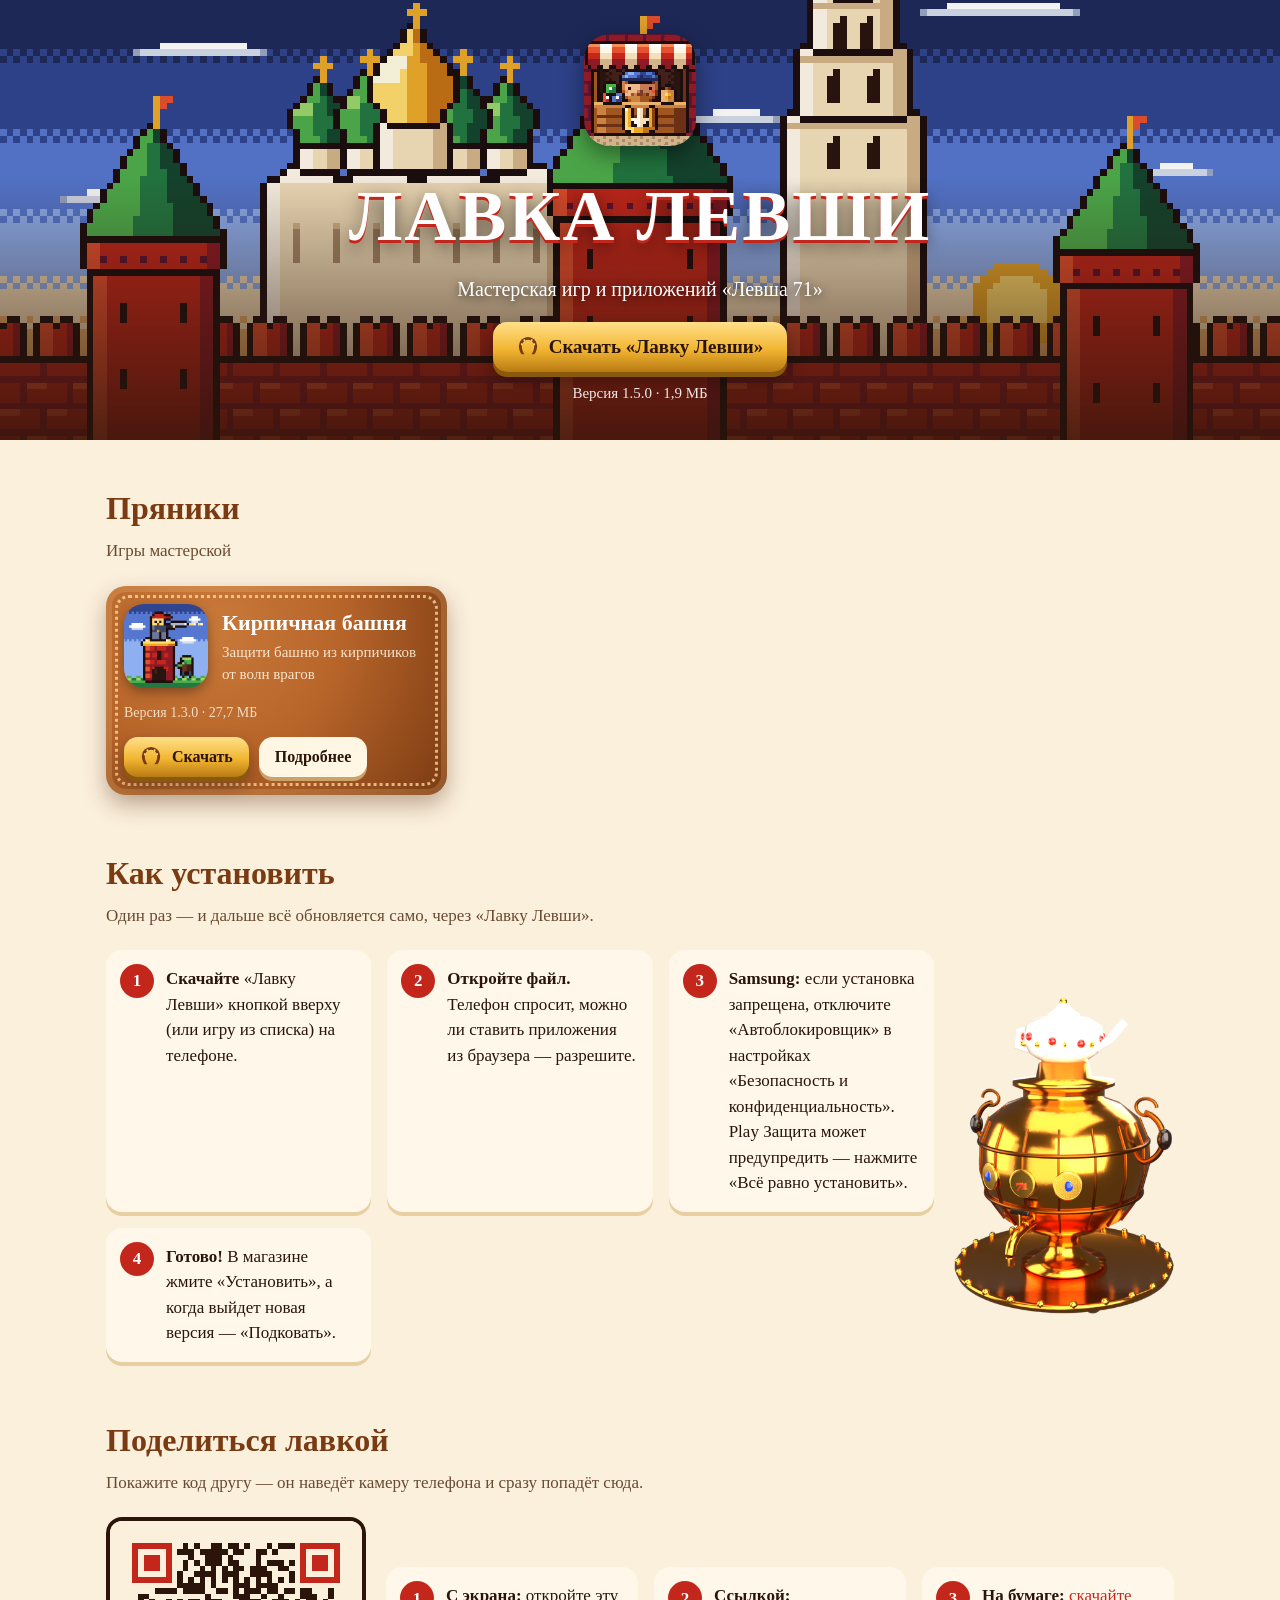
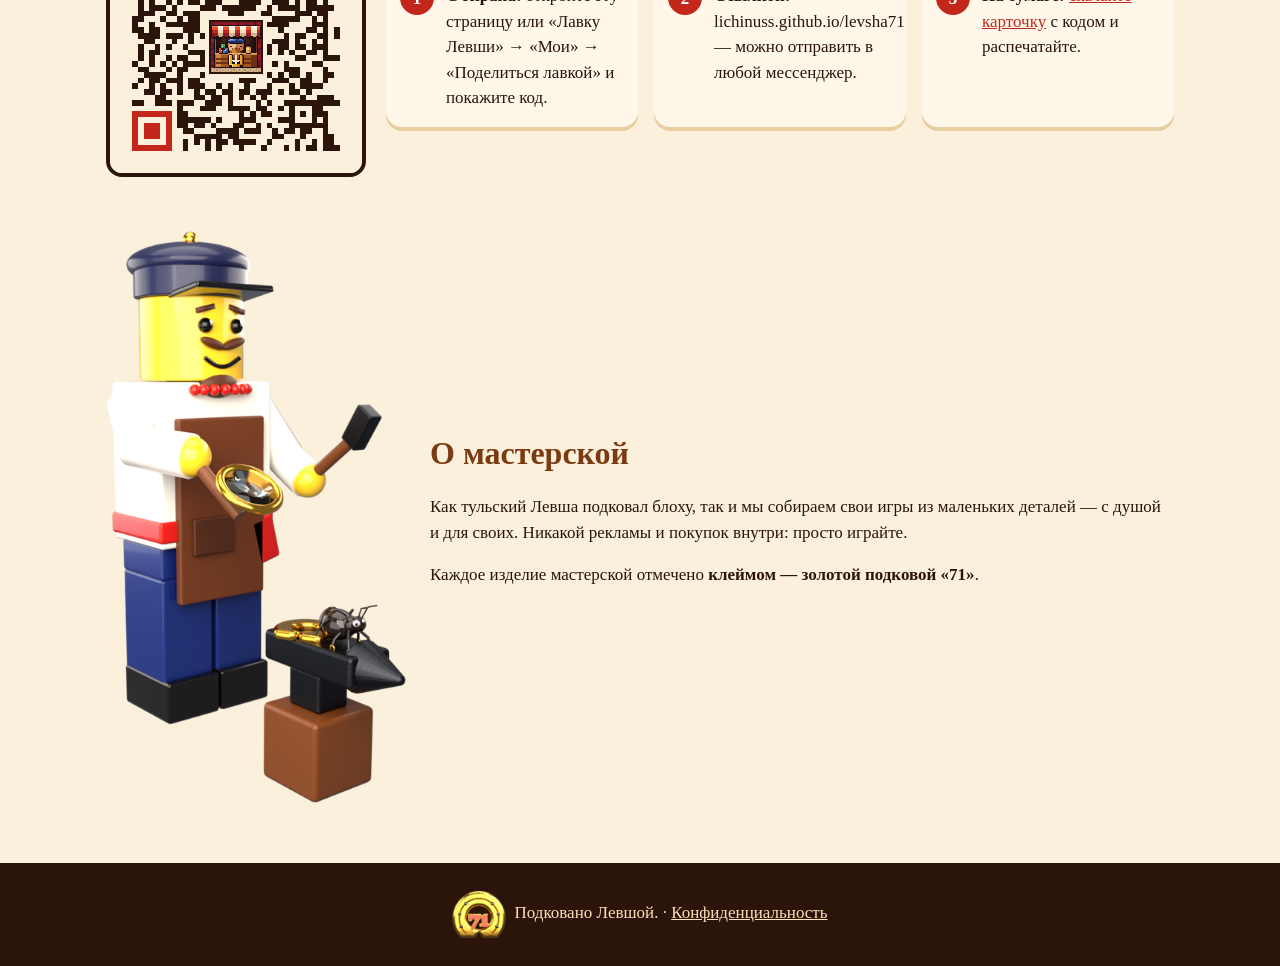
==== index.html @ f840e9b6 "Site: remove Tula wording; catalog gets public roadmap and English texts (ignored by older shop vers" ====
<!doctype html>
<html lang="ru">
<head>
<meta charset="utf-8">
<meta name="viewport" content="width=device-width, initial-scale=1">
<title>Лавка Левши — игры и приложения тульского мастера</title>
<meta name="description" content="Левша 71 — игры и приложения тульского мастера. Скачайте «Лавку Левши» и ставьте наши игры одним касанием.">
<link rel="icon" href="assets/store_icon_192.png">
<meta name="theme-color" content="#7a3a12">
<style>
  :root {
    --cream: #fbf0dc; --honey: #b8652a; --honey-d: #7a3a12; --choco: #2b140a;
    --gold: #f2b531; --gold-d: #b87a12; --brick: #c3271b; --ink: #2b140a;
  }
  * { box-sizing: border-box; }
  body { margin: 0; background: var(--cream); color: var(--ink);
         font: 17px/1.5 Georgia, "Times New Roman", serif; }
  a { color: var(--brick); }
  .wrap { max-width: 1100px; margin: 0 auto; padding: 0 16px; }

  /* Шапка: кремль и название */
  header { position: relative; color: #fff; text-align: center; overflow: hidden;
           background: #2f4590 url("assets/kremlin_px.png") center 30% / cover no-repeat; image-rendering: pixelated;
           min-height: 440px; display: flex; align-items: flex-end; }
  header::after { content: ""; position: absolute; inset: 0;
                  background: linear-gradient(to bottom, rgba(0,0,0,.05) 40%, rgba(43,20,10,.8)); }
  .hero { position: relative; z-index: 1; width: 100%; padding: 24px 16px 36px; }
  .hero img { width: 112px; height: 112px; border-radius: 26px; box-shadow: 0 8px 24px rgba(0,0,0,.45); }
  .hero h1 { font-size: clamp(40px, 8vw, 72px); margin: 8px 0 0; letter-spacing: 2px;
             text-shadow: 0 3px 0 var(--brick), 0 6px 18px rgba(0,0,0,.6); }
  .hero p { margin: 4px 0 18px; font-size: 20px; text-shadow: 0 2px 8px rgba(0,0,0,.7); }

  /* Золотые кнопки-подковы */
  .btn { display: inline-flex; align-items: center; gap: 10px; text-decoration: none; cursor: pointer;
         border: 0; border-radius: 14px; padding: 14px 24px; font: bold 19px Georgia, serif; color: var(--choco);
         background: linear-gradient(#ffe08a, var(--gold) 55%, var(--gold-d));
         box-shadow: 0 5px 0 #8a5a0c, 0 8px 18px rgba(0,0,0,.35); transition: transform .08s; }
  .btn:active { transform: translateY(3px); box-shadow: 0 2px 0 #8a5a0c; }
  .btn.small { padding: 9px 16px; font-size: 16px; }
  .btn.ghost { background: #fff6e4; box-shadow: 0 4px 0 #c9a46a; }
  .btn[disabled], .btn.off { filter: grayscale(.7); opacity: .75; cursor: default; }
  .shoe { width: 22px; height: 22px; flex: none; }
  .ver { display: block; margin-top: 10px; font-size: 15px; opacity: .9; }

  section { padding: 44px 0 10px; }
  h2 { font-size: 32px; margin: 0 0 6px; color: var(--honey-d); }
  .sub { margin: 0 0 22px; color: #6a4a32; }

  /* Карточки-пряники */
  .grid { display: grid; gap: 22px; grid-template-columns: repeat(auto-fill, minmax(300px, 1fr)); }
  .card { position: relative; border-radius: 20px; padding: 18px; color: #fff3df;
          background: radial-gradient(circle at 30% 20%, #c97a3a, var(--honey) 45%, var(--honey-d));
          box-shadow: inset 0 0 0 6px rgba(255,214,150,.18), 0 10px 22px rgba(80,35,8,.35); }
  .card::before { content: ""; position: absolute; inset: 9px; border-radius: 14px; pointer-events: none;
                  border: 3px dotted rgba(255,220,160,.75); }
  .card .top { display: flex; gap: 14px; align-items: center; }
  .card img.icon { width: 84px; height: 84px; border-radius: 20px; box-shadow: 0 4px 12px rgba(0,0,0,.35); }
  .card h3 { margin: 0; font-size: 22px; color: #fff; }
  .card .tag { margin: 2px 0 0; font-size: 15px; opacity: .9; }
  .card .meta { margin: 14px 0; font-size: 14px; opacity: .85; }
  .rating { display: inline-flex; align-items: center; gap: 4px; font-weight: 700; color: #ffd84a; }
  .rating .shoe { width: 15px; height: 15px; }
  .card .row { display: flex; gap: 10px; flex-wrap: wrap; position: relative; z-index: 1; }
  .badge { display: inline-block; padding: 2px 10px; border-radius: 99px; font-size: 13px;
           background: rgba(43,20,10,.35); }

  /* Как установить */
  .steps { display: grid; gap: 16px; grid-template-columns: repeat(auto-fit, minmax(230px, 1fr)); counter-reset: s; }
  .step { background: #fff8ea; border-radius: 16px; padding: 16px 16px 16px 60px; position: relative;
          box-shadow: 0 4px 0 #e8cfa2; }
  .step::before { counter-increment: s; content: counter(s); position: absolute; left: 14px; top: 14px;
                  width: 34px; height: 34px; border-radius: 50%; display: grid; place-items: center; font-weight: bold;
                  background: var(--brick); color: #fff; }
  .how { display: grid; grid-template-columns: 1fr 220px; gap: 20px; align-items: center; }
  .how img { width: 100%; }
  #share .how { grid-template-columns: 260px 1fr; }
  .how img.qr { image-rendering: pixelated; border-radius: 16px; border: 4px solid #2b140a; background: #fbf0dc; }

  /* О мастерской */
  .about { display: grid; grid-template-columns: 300px 1fr; gap: 24px; align-items: center; }
  .about img { width: 100%; }

  /* Окно приложения */
  dialog { border: 0; border-radius: 22px; padding: 0; max-width: 820px; width: calc(100% - 24px);
           background: var(--cream); box-shadow: 0 20px 60px rgba(0,0,0,.5); }
  dialog::backdrop { background: rgba(43,20,10,.6); }
  .dlg { padding: 22px; }
  .shots { display: flex; gap: 12px; overflow-x: auto; padding: 6px 0 12px; scroll-snap-type: x mandatory; }
  .shots img { height: 220px; border-radius: 12px; scroll-snap-align: start; box-shadow: 0 4px 12px rgba(0,0,0,.25); }

  footer { margin-top: 50px; padding: 28px 16px; text-align: center; color: #fbe2b8;
           background: var(--choco); }
  footer img { width: 54px; vertical-align: middle; margin-right: 8px; }

  @media (max-width: 720px) {
    header { min-height: 380px; }
    .how, .about { grid-template-columns: 1fr; }
    .how img { max-width: 180px; margin: 0 auto; }
    #share .how { grid-template-columns: 1fr; }
    .how img.qr { max-width: 260px; }
    .about img { max-width: 210px; margin: 0 auto; }
    .shots img { height: 170px; }
  }
</style>
</head>
<body>
<svg width="0" height="0" style="position:absolute">
  <symbol id="shoe" viewBox="0 0 24 24">
    <path d="M5 20c-1.5-2-3-5-3-9a10 10 0 0 1 20 0c0 4-1.5 7-3 9h-3.2c1.6-2.2 3-5 3-9a6.8 6.8 0 0 0-13.6 0c0 4 1.4 6.8 3 9z"
          fill="#7a3a12"/>
    <circle cx="5.2" cy="9" r="1" fill="#ffe08a"/><circle cx="18.8" cy="9" r="1" fill="#ffe08a"/>
    <circle cx="8" cy="4.6" r="1" fill="#ffe08a"/><circle cx="16" cy="4.6" r="1" fill="#ffe08a"/>
  </symbol>
</svg>

<header>
  <div class="hero">
    <img src="assets/store_icon_512.png" alt="Значок «Лавки Левши»">
    <h1>ЛАВКА ЛЕВШИ</h1>
    <p>Мастерская игр и приложений «Левша 71»</p>
    <a id="getStore" class="btn off" href="#how"><svg class="shoe"><use href="#shoe"/></svg>Магазин скоро будет</a>
    <span class="ver" id="storeVer">Пока можно скачать игры напрямую — ниже</span>
  </div>
</header>

<main class="wrap">
  <section id="apps">
    <div id="cats"></div>
  </section>

  <section id="how">
    <h2>Как установить</h2>
    <p class="sub">Один раз — и дальше всё обновляется само, через «Лавку Левши».</p>
    <div class="how">
      <div class="steps">
        <div class="step"><b>Скачайте</b> «Лавку Левши» кнопкой вверху (или игру из списка) на телефоне.</div>
        <div class="step"><b>Откройте файл.</b> Телефон спросит, можно ли ставить приложения из браузера — разрешите.</div>
        <div class="step"><b>Samsung:</b> если установка запрещена, отключите «Автоблокировщик» в настройках
          «Безопасность и конфиденциальность». Play Защита может предупредить — нажмите «Всё равно установить».</div>
        <div class="step"><b>Готово!</b> В магазине жмите «Установить», а когда выйдет новая версия — «Подковать».</div>
      </div>
      <img src="assets/samovar.png" alt="Самовар">
    </div>
  </section>

  <section id="share">
    <h2>Поделиться лавкой</h2>
    <p class="sub">Покажите код другу — он наведёт камеру телефона и сразу попадёт сюда.</p>
    <div class="how">
      <img src="assets/qr.png" alt="QR-код «Лавки Левши»" class="qr">
      <div class="steps">
        <div class="step"><b>С экрана:</b> откройте эту страницу или «Лавку Левши» → «Мои» → «Поделиться лавкой» и покажите код.</div>
        <div class="step"><b>Ссылкой:</b> lichinuss.github.io/levsha71 — можно отправить в любой мессенджер.</div>
        <div class="step"><b>На бумаге:</b> <a href="assets/qr_card.png" download>скачайте карточку</a> с кодом и распечатайте.</div>
      </div>
    </div>
  </section>

  <section id="about">
    <div class="about">
      <img src="assets/levsha.png" alt="Мастер Левша с лупой">
      <div>
        <h2>О мастерской</h2>
        <p>Как тульский Левша подковал блоху, так и мы собираем свои игры из маленьких деталей — с душой
          и для своих. Никакой рекламы и покупок внутри: просто играйте.</p>
        <p>Каждое изделие мастерской отмечено <b>клеймом — золотой подковой «71»</b>.</p>
      </div>
    </div>
  </section>
</main>

<dialog id="dlg"><div class="dlg" id="dlgBody"></div></dialog>

<footer>
  <img src="assets/stamp_256.png" alt="">Подковано Левшой. · <a href="privacy.html" style="color:inherit">Конфиденциальность</a>
</footer>

<script>
const fmtSize = b => b ? (b / 1048576).toFixed(1).replace(".", ",") + " МБ" : "";
const shoe = '<svg class="shoe"><use href="#shoe"/></svg>';
// Оценки игроков из «Лавки Левши» (открытое окошко сервера, ключ публичный)
const API = "https://rzrdanmylecmkafgekye.supabase.co/rest/v1/rpc/";
const API_KEY = "sb_publishable_ELCLv7tzPupTFN0b7DpcnQ_viX4aUMS";
let ratings = {};
const plural = (n, a, b, c) => n % 10 === 1 && n % 100 !== 11 ? a : (n % 10 >= 2 && n % 10 <= 4 && (n % 100 < 10 || n % 100 >= 20) ? b : c);
function ratingHtml(id) {
  const r = ratings[id];
  if (!r || !r.count) return "";
  return `<span class="rating">${shoe}${String(r.avg).replace(".", ",")}</span> · ${r.count} ${plural(r.count, "отзыв", "отзыва", "отзывов")}`;
}

function downloadButton(item, small) {
  if (!item.apk) return `<span class="btn ${small ? "small" : ""} off">${shoe}Скоро</span>`;
  return `<a class="btn ${small ? "small" : ""}" href="${item.apk}">${shoe}Скачать</a>`;
}

function openApp(app) {
  const shots = (app.screenshots || []).map(s => `<img src="${s}" alt="">`).join("");
  document.getElementById("dlgBody").innerHTML = `
    <div style="text-align:right;margin-bottom:10px"><button class="btn small ghost" onclick="dlg.close()">Закрыть</button></div>
    <div class="top" style="display:flex;gap:14px;align-items:center">
      <img src="${app.icon}" alt="" style="width:96px;height:96px;border-radius:22px">
      <div><h2 style="margin:0">${app.name}</h2><div class="sub" style="margin:0">${app.name_en || ""}</div>
        <div class="sub" style="margin:4px 0 0">${ratingHtml(app.id)}</div></div>
    </div>
    <div class="shots">${shots}</div>
    <p>${app.description || ""}</p>
    ${app.changelog ? `<h3>Что подковано в ${app.version_name}</h3><p>${app.changelog}</p>` : ""}
    <p>${downloadButton(app)} <span class="sub">${app.version_name ? "Версия " + app.version_name : ""}
       ${fmtSize(app.size)}</span></p>`;
  dlg.showModal();
}

fetch("catalog.json", {cache: "no-store"}).then(r => r.json()).then(cat => {
  const s = cat.store;
  if (s.apk) {
    const b = document.getElementById("getStore");
    b.classList.remove("off");
    b.href = s.apk;
    b.innerHTML = shoe + "Скачать «Лавку Левши»";
    document.getElementById("storeVer").textContent = `Версия ${s.version_name} · ${fmtSize(s.size)}`;
  }
  const box = document.getElementById("cats");
  for (const c of cat.categories) {
    const apps = cat.apps.filter(a => a.category === c.id);
    if (!apps.length) continue;
    const sec = document.createElement("div");
    sec.innerHTML = `<h2>${c.name}</h2><p class="sub">${c.subtitle}</p><div class="grid"></div>`;
    const grid = sec.querySelector(".grid");
    for (const a of apps) {
      const card = document.createElement("div");
      card.className = "card";
      card.dataset.app = a.id;
      card.innerHTML = `
        <div class="top"><img class="icon" src="${a.icon}" alt="">
          <div><h3>${a.name}</h3><p class="tag">${a.tagline}</p></div></div>
        <div class="meta">${a.version_name ? "Версия " + a.version_name + " · " + fmtSize(a.size)
                                           : '<span class="badge">Скоро в мастерской</span>'}
          <div class="stars"></div></div>
        <div class="row">${downloadButton(a, true)}
          <button class="btn small ghost">Подробнее</button></div>`;
      card.querySelector("button").onclick = () => openApp(a);
      grid.appendChild(card);
    }
    box.appendChild(sec);
  }
  // ссылка «Поделиться» из магазина: …/levsha71/#brick-tower сразу открывает карточку
  const shared = cat.apps.find(a => "#" + a.id === location.hash);
  if (shared) openApp(shared);
  // оценки подгружаем отдельно: нет связи с сервером — карточки всё равно на месте
  fetch(API + "review_summaries", {method: "POST", body: "{}",
      headers: {"apikey": API_KEY, "Content-Type": "application/json"}})
    .then(r => r.ok ? r.json() : [])
    .then(list => {
      for (const r of list) ratings[r.app_id] = {count: r.count, avg: r.avg};
      for (const card of document.querySelectorAll(".card[data-app]")) {
        const html = ratingHtml(card.dataset.app);
        if (html) card.querySelector(".stars").innerHTML = html;
      }
    }).catch(() => {});
});
</script>
</body>
</html>
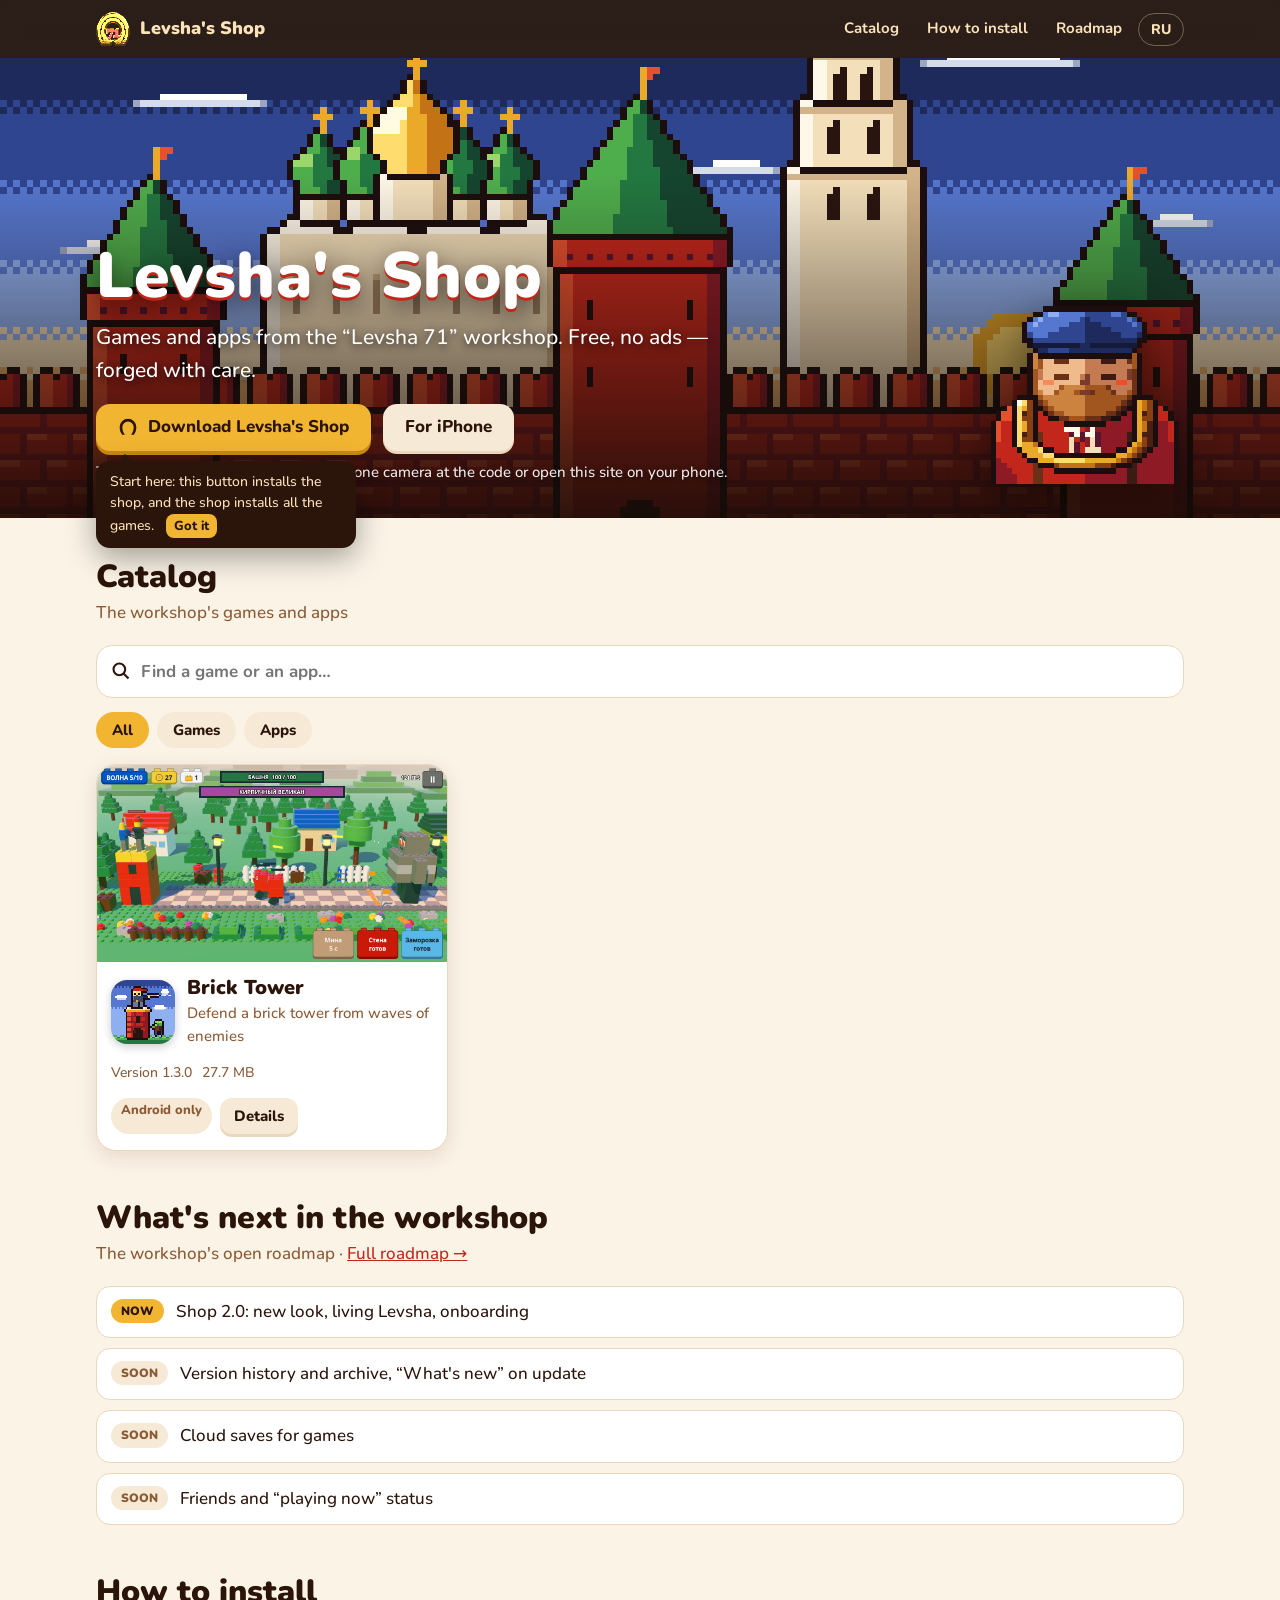
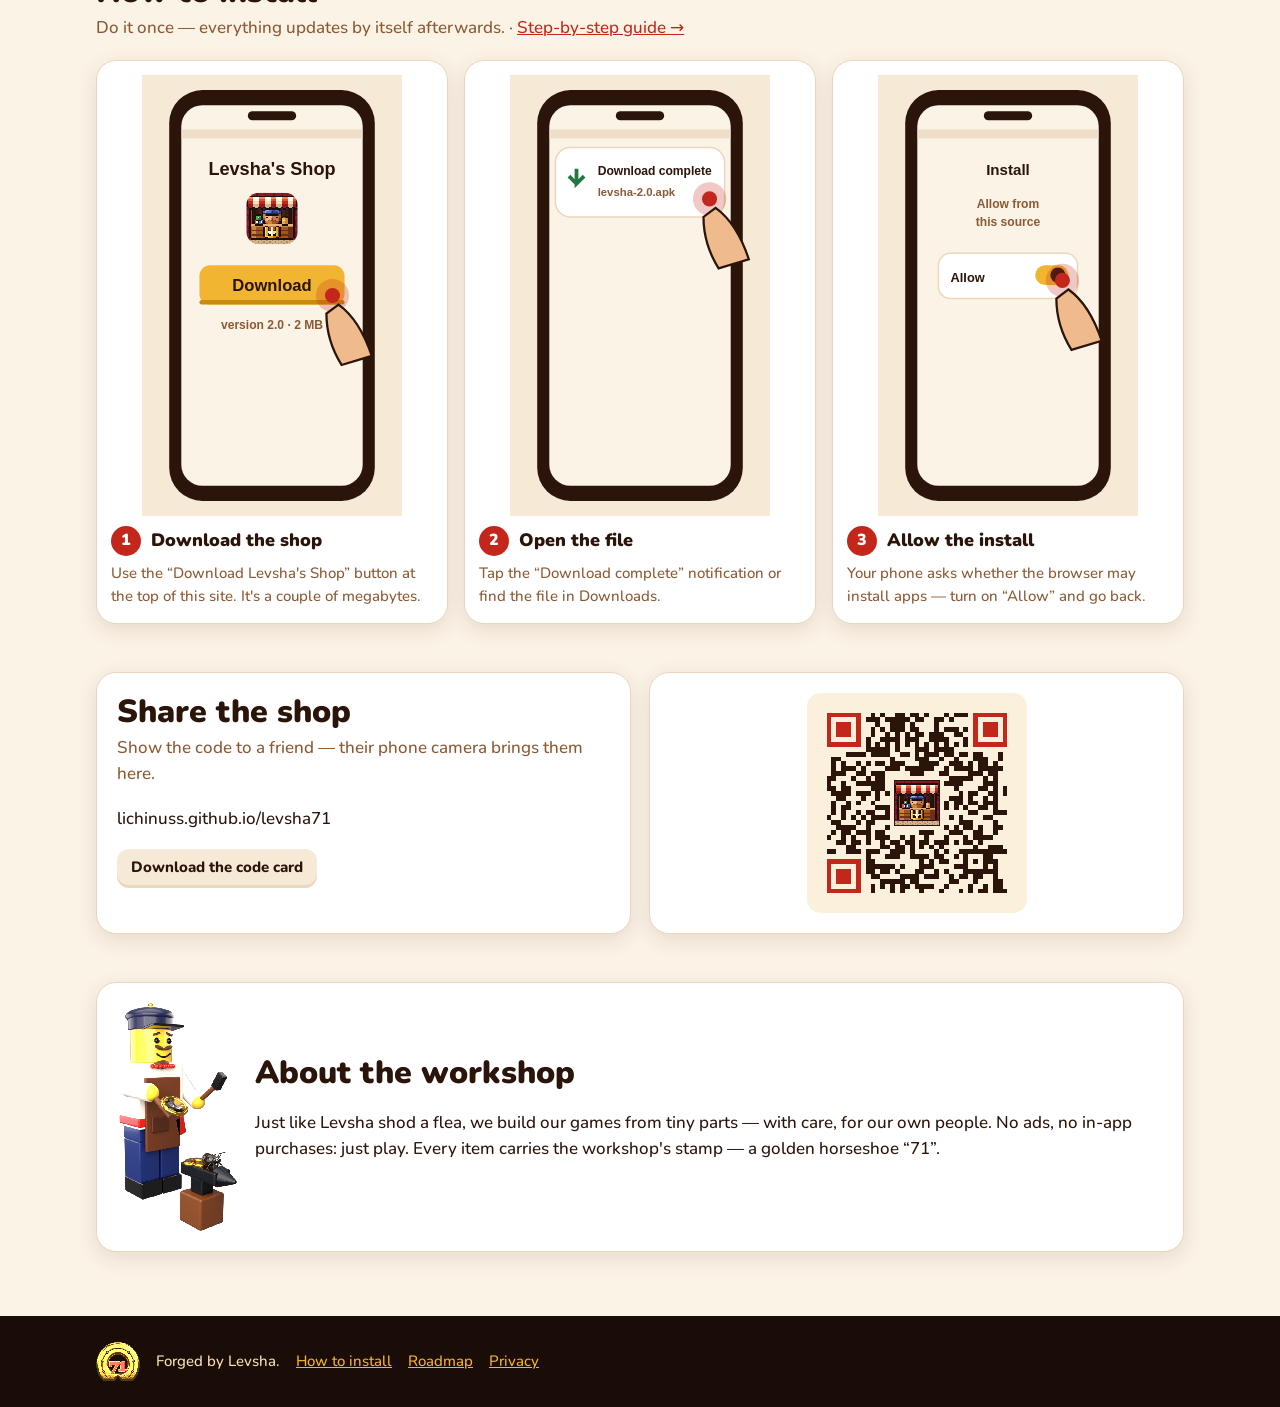
==== commit 9897c4be: "Site redesign: pages (catalog, app with full history, install guide with drawings, roadmap, group in" ====
--- a/index.html
+++ b/index.html
@@ -2,262 +2,185 @@
 <html lang="ru">
 <head>
 <meta charset="utf-8">
-<meta name="viewport" content="width=device-width, initial-scale=1">
-<title>Лавка Левши — игры и приложения тульского мастера</title>
-<meta name="description" content="Левша 71 — игры и приложения тульского мастера. Скачайте «Лавку Левши» и ставьте наши игры одним касанием.">
+<meta name="viewport" content="width=device-width, initial-scale=1, viewport-fit=cover">
+<title>Лавка Левши — игры и приложения мастерской «Левша 71»</title>
+<meta name="description" content="Игры и приложения мастерской «Левша 71». Скачайте «Лавку Левши» на Android или откройте её на iPhone — бесплатно и без рекламы.">
+<meta name="theme-color" content="#1A0D07">
+<link rel="manifest" href="manifest.webmanifest">
 <link rel="icon" href="assets/store_icon_192.png">
-<meta name="theme-color" content="#7a3a12">
-<style>
-  :root {
-    --cream: #fbf0dc; --honey: #b8652a; --honey-d: #7a3a12; --choco: #2b140a;
-    --gold: #f2b531; --gold-d: #b87a12; --brick: #c3271b; --ink: #2b140a;
-  }
-  * { box-sizing: border-box; }
-  body { margin: 0; background: var(--cream); color: var(--ink);
-         font: 17px/1.5 Georgia, "Times New Roman", serif; }
-  a { color: var(--brick); }
-  .wrap { max-width: 1100px; margin: 0 auto; padding: 0 16px; }
-
-  /* Шапка: кремль и название */
-  header { position: relative; color: #fff; text-align: center; overflow: hidden;
-           background: #2f4590 url("assets/kremlin_px.png") center 30% / cover no-repeat; image-rendering: pixelated;
-           min-height: 440px; display: flex; align-items: flex-end; }
-  header::after { content: ""; position: absolute; inset: 0;
-                  background: linear-gradient(to bottom, rgba(0,0,0,.05) 40%, rgba(43,20,10,.8)); }
-  .hero { position: relative; z-index: 1; width: 100%; padding: 24px 16px 36px; }
-  .hero img { width: 112px; height: 112px; border-radius: 26px; box-shadow: 0 8px 24px rgba(0,0,0,.45); }
-  .hero h1 { font-size: clamp(40px, 8vw, 72px); margin: 8px 0 0; letter-spacing: 2px;
-             text-shadow: 0 3px 0 var(--brick), 0 6px 18px rgba(0,0,0,.6); }
-  .hero p { margin: 4px 0 18px; font-size: 20px; text-shadow: 0 2px 8px rgba(0,0,0,.7); }
-
-  /* Золотые кнопки-подковы */
-  .btn { display: inline-flex; align-items: center; gap: 10px; text-decoration: none; cursor: pointer;
-         border: 0; border-radius: 14px; padding: 14px 24px; font: bold 19px Georgia, serif; color: var(--choco);
-         background: linear-gradient(#ffe08a, var(--gold) 55%, var(--gold-d));
-         box-shadow: 0 5px 0 #8a5a0c, 0 8px 18px rgba(0,0,0,.35); transition: transform .08s; }
-  .btn:active { transform: translateY(3px); box-shadow: 0 2px 0 #8a5a0c; }
-  .btn.small { padding: 9px 16px; font-size: 16px; }
-  .btn.ghost { background: #fff6e4; box-shadow: 0 4px 0 #c9a46a; }
-  .btn[disabled], .btn.off { filter: grayscale(.7); opacity: .75; cursor: default; }
-  .shoe { width: 22px; height: 22px; flex: none; }
-  .ver { display: block; margin-top: 10px; font-size: 15px; opacity: .9; }
-
-  section { padding: 44px 0 10px; }
-  h2 { font-size: 32px; margin: 0 0 6px; color: var(--honey-d); }
-  .sub { margin: 0 0 22px; color: #6a4a32; }
-
-  /* Карточки-пряники */
-  .grid { display: grid; gap: 22px; grid-template-columns: repeat(auto-fill, minmax(300px, 1fr)); }
-  .card { position: relative; border-radius: 20px; padding: 18px; color: #fff3df;
-          background: radial-gradient(circle at 30% 20%, #c97a3a, var(--honey) 45%, var(--honey-d));
-          box-shadow: inset 0 0 0 6px rgba(255,214,150,.18), 0 10px 22px rgba(80,35,8,.35); }
-  .card::before { content: ""; position: absolute; inset: 9px; border-radius: 14px; pointer-events: none;
-                  border: 3px dotted rgba(255,220,160,.75); }
-  .card .top { display: flex; gap: 14px; align-items: center; }
-  .card img.icon { width: 84px; height: 84px; border-radius: 20px; box-shadow: 0 4px 12px rgba(0,0,0,.35); }
-  .card h3 { margin: 0; font-size: 22px; color: #fff; }
-  .card .tag { margin: 2px 0 0; font-size: 15px; opacity: .9; }
-  .card .meta { margin: 14px 0; font-size: 14px; opacity: .85; }
-  .rating { display: inline-flex; align-items: center; gap: 4px; font-weight: 700; color: #ffd84a; }
-  .rating .shoe { width: 15px; height: 15px; }
-  .card .row { display: flex; gap: 10px; flex-wrap: wrap; position: relative; z-index: 1; }
-  .badge { display: inline-block; padding: 2px 10px; border-radius: 99px; font-size: 13px;
-           background: rgba(43,20,10,.35); }
-
-  /* Как установить */
-  .steps { display: grid; gap: 16px; grid-template-columns: repeat(auto-fit, minmax(230px, 1fr)); counter-reset: s; }
-  .step { background: #fff8ea; border-radius: 16px; padding: 16px 16px 16px 60px; position: relative;
-          box-shadow: 0 4px 0 #e8cfa2; }
-  .step::before { counter-increment: s; content: counter(s); position: absolute; left: 14px; top: 14px;
-                  width: 34px; height: 34px; border-radius: 50%; display: grid; place-items: center; font-weight: bold;
-                  background: var(--brick); color: #fff; }
-  .how { display: grid; grid-template-columns: 1fr 220px; gap: 20px; align-items: center; }
-  .how img { width: 100%; }
-  #share .how { grid-template-columns: 260px 1fr; }
-  .how img.qr { image-rendering: pixelated; border-radius: 16px; border: 4px solid #2b140a; background: #fbf0dc; }
-
-  /* О мастерской */
-  .about { display: grid; grid-template-columns: 300px 1fr; gap: 24px; align-items: center; }
-  .about img { width: 100%; }
-
-  /* Окно приложения */
-  dialog { border: 0; border-radius: 22px; padding: 0; max-width: 820px; width: calc(100% - 24px);
-           background: var(--cream); box-shadow: 0 20px 60px rgba(0,0,0,.5); }
-  dialog::backdrop { background: rgba(43,20,10,.6); }
-  .dlg { padding: 22px; }
-  .shots { display: flex; gap: 12px; overflow-x: auto; padding: 6px 0 12px; scroll-snap-type: x mandatory; }
-  .shots img { height: 220px; border-radius: 12px; scroll-snap-align: start; box-shadow: 0 4px 12px rgba(0,0,0,.25); }
-
-  footer { margin-top: 50px; padding: 28px 16px; text-align: center; color: #fbe2b8;
-           background: var(--choco); }
-  footer img { width: 54px; vertical-align: middle; margin-right: 8px; }
-
-  @media (max-width: 720px) {
-    header { min-height: 380px; }
-    .how, .about { grid-template-columns: 1fr; }
-    .how img { max-width: 180px; margin: 0 auto; }
-    #share .how { grid-template-columns: 1fr; }
-    .how img.qr { max-width: 260px; }
-    .about img { max-width: 210px; margin: 0 auto; }
-    .shots img { height: 170px; }
-  }
-</style>
+<link rel="apple-touch-icon" href="assets/apple-touch-icon.png">
+<meta name="apple-mobile-web-app-capable" content="yes">
+<meta name="mobile-web-app-capable" content="yes">
+<meta name="apple-mobile-web-app-status-bar-style" content="black-translucent">
+<meta name="apple-mobile-web-app-title" content="Лавка Левши">
+<meta property="og:title" content="Лавка Левши">
+<meta property="og:description" content="Игры и приложения мастерской «Левша 71»">
+<meta property="og:image" content="assets/store_icon_512.png">
+<link rel="stylesheet" href="assets/site.css">
 </head>
 <body>
-<svg width="0" height="0" style="position:absolute">
-  <symbol id="shoe" viewBox="0 0 24 24">
-    <path d="M5 20c-1.5-2-3-5-3-9a10 10 0 0 1 20 0c0 4-1.5 7-3 9h-3.2c1.6-2.2 3-5 3-9a6.8 6.8 0 0 0-13.6 0c0 4 1.4 6.8 3 9z"
-          fill="#7a3a12"/>
-    <circle cx="5.2" cy="9" r="1" fill="#ffe08a"/><circle cx="18.8" cy="9" r="1" fill="#ffe08a"/>
-    <circle cx="8" cy="4.6" r="1" fill="#ffe08a"/><circle cx="16" cy="4.6" r="1" fill="#ffe08a"/>
-  </symbol>
-</svg>
+<header class="top"><div class="wrap">
+  <a class="brand" href="./"><img class="px" src="assets/stamp_256.png" alt=""><span data-i18n="brand">Лавка Левши</span></a>
+  <nav class="nav">
+    <a href="#catalog" data-i18n="nav_catalog">Каталог</a>
+    <a class="opt" href="install.html" data-i18n="nav_install">Как установить</a>
+    <a class="opt" href="roadmap.html" data-i18n="nav_road">Планы</a>
+    <button class="lang" id="lang" aria-label="Language">EN</button>
+  </nav>
+</div></header>
 
-<header>
-  <div class="hero">
-    <img src="assets/store_icon_512.png" alt="Значок «Лавки Левши»">
-    <h1>ЛАВКА ЛЕВШИ</h1>
-    <p>Мастерская игр и приложений «Левша 71»</p>
-    <a id="getStore" class="btn off" href="#how"><svg class="shoe"><use href="#shoe"/></svg>Магазин скоро будет</a>
-    <span class="ver" id="storeVer">Пока можно скачать игры напрямую — ниже</span>
+<div class="hero"><div class="wrap">
+  <div>
+    <h1 data-i18n="brand">Лавка Левши</h1>
+    <p data-i18n="hero_sub">Игры и приложения мастерской «Левша 71». Бесплатно, без рекламы — подковано с душой.</p>
+    <div class="cta" id="cta"></div>
+    <div class="note" id="ctaNote"></div>
+    <div class="live" id="live" hidden><i></i><span></span></div>
   </div>
-</header>
+  <img class="mascot" id="mascot" src="assets/mascot_idle.png" alt="Мастер Левша">
+</div></div>
 
 <main class="wrap">
-  <section id="apps">
-    <div id="cats"></div>
+  <section id="catalog">
+    <h2 data-i18n="cat_title">Каталог</h2>
+    <p class="sub" data-i18n="cat_sub">Игры и приложения мастерской</p>
+    <label class="search"><span class="sr" data-i18n="search">Поиск</span>
+      <svg width="20" height="20" viewBox="0 0 24 24" aria-hidden="true"><circle cx="10" cy="10" r="7" stroke="currentColor" stroke-width="2.5" fill="none"/><path d="M15 15l6 6" stroke="currentColor" stroke-width="2.5"/></svg>
+      <input id="q" type="search" data-i18n-ph="search" placeholder="Найти игру или приложение…" autocomplete="off">
+    </label>
+    <div class="chips" role="group" style="margin-bottom:16px">
+      <button class="chip" data-kind="all" aria-pressed="true" data-i18n="all">Все</button>
+      <button class="chip" data-kind="games" aria-pressed="false" data-i18n="games">Игры</button>
+      <button class="chip" data-kind="tools" aria-pressed="false" data-i18n="tools">Приложения</button>
+    </div>
+    <div class="grid" id="grid"></div>
+    <p class="empty" id="empty" hidden data-i18n="nothing">Ничего не нашлось</p>
+  </section>
+
+  <section id="road">
+    <h2 data-i18n="road_title">Что мастер делает дальше</h2>
+    <p class="sub"><span data-i18n="road_sub">Открытые планы мастерской</span> · <a href="roadmap.html" data-i18n="road_all">Все планы →</a></p>
+    <ul class="road" id="roadList"></ul>
   </section>
 
   <section id="how">
-    <h2>Как установить</h2>
-    <p class="sub">Один раз — и дальше всё обновляется само, через «Лавку Левши».</p>
-    <div class="how">
-      <div class="steps">
-        <div class="step"><b>Скачайте</b> «Лавку Левши» кнопкой вверху (или игру из списка) на телефоне.</div>
-        <div class="step"><b>Откройте файл.</b> Телефон спросит, можно ли ставить приложения из браузера — разрешите.</div>
-        <div class="step"><b>Samsung:</b> если установка запрещена, отключите «Автоблокировщик» в настройках
-          «Безопасность и конфиденциальность». Play Защита может предупредить — нажмите «Всё равно установить».</div>
-        <div class="step"><b>Готово!</b> В магазине жмите «Установить», а когда выйдет новая версия — «Подковать».</div>
-      </div>
-      <img src="assets/samovar.png" alt="Самовар">
-    </div>
+    <h2 data-i18n="how_title">Как установить</h2>
+    <p class="sub"><span data-i18n="how_sub">Один раз — и дальше всё обновляется само.</span> · <a href="install.html" data-i18n="how_all">Подробная инструкция →</a></p>
+    <div class="steps" id="howSteps"></div>
   </section>
 
   <section id="share">
-    <h2>Поделиться лавкой</h2>
-    <p class="sub">Покажите код другу — он наведёт камеру телефона и сразу попадёт сюда.</p>
-    <div class="how">
-      <img src="assets/qr.png" alt="QR-код «Лавки Левши»" class="qr">
-      <div class="steps">
-        <div class="step"><b>С экрана:</b> откройте эту страницу или «Лавку Левши» → «Мои» → «Поделиться лавкой» и покажите код.</div>
-        <div class="step"><b>Ссылкой:</b> lichinuss.github.io/levsha71 — можно отправить в любой мессенджер.</div>
-        <div class="step"><b>На бумаге:</b> <a href="assets/qr_card.png" download>скачайте карточку</a> с кодом и распечатайте.</div>
+    <div class="two">
+      <div class="panel">
+        <h2 data-i18n="share_title">Поделиться лавкой</h2>
+        <p class="sub" data-i18n="share_sub">Покажите код другу — он наведёт камеру телефона и попадёт сюда.</p>
+        <p>lichinuss.github.io/levsha71</p>
+        <a class="btn ghost small" href="assets/qr_card.png" download data-i18n="share_card">Скачать карточку с кодом</a>
       </div>
+      <div class="panel" style="display:grid;place-items:center"><img class="px" src="assets/qr.png" alt="QR" style="width:220px;border-radius:14px"></div>
     </div>
   </section>
 
   <section id="about">
-    <div class="about">
-      <img src="assets/levsha.png" alt="Мастер Левша с лупой">
-      <div>
-        <h2>О мастерской</h2>
-        <p>Как тульский Левша подковал блоху, так и мы собираем свои игры из маленьких деталей — с душой
-          и для своих. Никакой рекламы и покупок внутри: просто играйте.</p>
-        <p>Каждое изделие мастерской отмечено <b>клеймом — золотой подковой «71»</b>.</p>
-      </div>
+    <div class="panel" style="display:grid;grid-template-columns:120px 1fr;gap:18px;align-items:center">
+      <img class="px" src="assets/levsha.png" alt="Левша с лупой" style="width:120px">
+      <div><h2 data-i18n="about_title">О мастерской</h2><p data-i18n="about_text"></p></div>
     </div>
   </section>
 </main>
 
-<dialog id="dlg"><div class="dlg" id="dlgBody"></div></dialog>
+<footer><div class="wrap">
+  <img class="px" src="assets/stamp_256.png" alt="">
+  <span data-i18n="footer">Подковано Левшой.</span>
+  <a href="install.html" data-i18n="nav_install">Как установить</a>
+  <a href="roadmap.html" data-i18n="nav_road">Планы</a>
+  <a href="privacy.html" data-i18n="nav_privacy">Конфиденциальность</a>
+</div></footer>
 
-<footer>
-  <img src="assets/stamp_256.png" alt="">Подковано Левшой. · <a href="privacy.html" style="color:inherit">Конфиденциальность</a>
-</footer>
+<script src="assets/site.js"></script>
+<script src="assets/install-steps.js"></script>
+<script>
+"use strict";
+let kind = "all", ratings = {};
+const $ = id => document.getElementById(id);
 
-<script>
-const fmtSize = b => b ? (b / 1048576).toFixed(1).replace(".", ",") + " МБ" : "";
-const shoe = '<svg class="shoe"><use href="#shoe"/></svg>';
-// Оценки игроков из «Лавки Левши» (открытое окошко сервера, ключ публичный)
-const API = "https://rzrdanmylecmkafgekye.supabase.co/rest/v1/rpc/";
-const API_KEY = "sb_publishable_ELCLv7tzPupTFN0b7DpcnQ_viX4aUMS";
-let ratings = {};
-const plural = (n, a, b, c) => n % 10 === 1 && n % 100 !== 11 ? a : (n % 10 >= 2 && n % 10 <= 4 && (n % 100 < 10 || n % 100 >= 20) ? b : c);
-function ratingHtml(id) {
-  const r = ratings[id];
-  if (!r || !r.count) return "";
-  return `<span class="rating">${shoe}${String(r.avg).replace(".", ",")}</span> · ${r.count} ${plural(r.count, "отзыв", "отзыва", "отзывов")}`;
+function renderCta() {
+  const c = Lavka.catalog, s = c && c.store, p = Lavka.platform(), cta = $("cta"), note = $("ctaNote");
+  const web = c && c.apps.find(a => a.web);
+  const apkBtn = s && s.apk ? `<a class="btn" id="getBtn" href="${s.apk}">${Lavka.shoe}${Lavka.t("get_android")}</a>` : "";
+  if (p === "ios") {
+    cta.innerHTML = `<a class="btn" id="getBtn" href="install.html#iphone">${Lavka.t("get_ios")}</a>` +
+      (web ? `<a class="btn ghost" href="${web.web}">${Lavka.t("play_web")}</a>` : "");
+    note.textContent = Lavka.t("ios_note");
+  } else if (p === "android") {
+    cta.innerHTML = apkBtn + `<a class="btn ghost" href="install.html">${Lavka.t("how_link")}</a>`;
+    note.textContent = s ? Lavka.t("store_ver", { v: s.version_name, s: Lavka.fmtSize(s.size) }) : "";
+  } else {
+    cta.innerHTML = (apkBtn || "") + `<a class="btn ghost" href="install.html#iphone">${Lavka.t("for_iphone")}</a>` +
+      (web ? `<a class="btn ghost" href="${web.web}">${Lavka.t("play_web")}</a>` : "");
+    note.textContent = Lavka.t("desktop_note");
+  }
 }
 
-function downloadButton(item, small) {
-  if (!item.apk) return `<span class="btn ${small ? "small" : ""} off">${shoe}Скоро</span>`;
-  return `<a class="btn ${small ? "small" : ""}" href="${item.apk}">${shoe}Скачать</a>`;
+function renderGrid() {
+  const c = Lavka.catalog; if (!c) return;
+  const q = $("q").value.trim().toLowerCase();
+  const list = c.apps.filter(a => (kind === "all" || (kind === "games") === (a.category === "games")) &&
+    (!q || [a.name, a.name_en, a.tagline, a.tagline_en, a.description, a.description_en].some(x => (x || "").toLowerCase().includes(q))));
+  $("grid").innerHTML = list.map(a => `
+    <article class="card">
+      <a href="app.html?id=${a.id}" class="shot" style="background-image:url('${(a.screenshots || [])[0] || ""}')" aria-label="${Lavka.esc(Lavka.L(a, "name"))}"></a>
+      <div class="body"><img class="icon px" src="${a.icon}" alt="">
+        <div><h3><a href="app.html?id=${a.id}" style="color:inherit;text-decoration:none">${Lavka.esc(Lavka.L(a, "name"))}</a></h3>
+          <p class="tag">${Lavka.esc(Lavka.L(a, "tagline"))}</p></div></div>
+      <div class="meta">${Lavka.ratingHtml(ratings[a.id])}
+        ${a.version_name ? `<span>${Lavka.t("version", { v: a.version_name })}</span><span>${Lavka.fmtSize(a.size)}</span>` : `<span class="badge">${Lavka.t("soon")}</span>`}</div>
+      <div class="row">${Lavka.appButtons(a)}<a class="btn small ghost" href="app.html?id=${a.id}">${Lavka.t("more")}</a></div>
+    </article>`).join("");
+  $("empty").hidden = list.length > 0;
 }
 
-function openApp(app) {
-  const shots = (app.screenshots || []).map(s => `<img src="${s}" alt="">`).join("");
-  document.getElementById("dlgBody").innerHTML = `
-    <div style="text-align:right;margin-bottom:10px"><button class="btn small ghost" onclick="dlg.close()">Закрыть</button></div>
-    <div class="top" style="display:flex;gap:14px;align-items:center">
-      <img src="${app.icon}" alt="" style="width:96px;height:96px;border-radius:22px">
-      <div><h2 style="margin:0">${app.name}</h2><div class="sub" style="margin:0">${app.name_en || ""}</div>
-        <div class="sub" style="margin:4px 0 0">${ratingHtml(app.id)}</div></div>
-    </div>
-    <div class="shots">${shots}</div>
-    <p>${app.description || ""}</p>
-    ${app.changelog ? `<h3>Что подковано в ${app.version_name}</h3><p>${app.changelog}</p>` : ""}
-    <p>${downloadButton(app)} <span class="sub">${app.version_name ? "Версия " + app.version_name : ""}
-       ${fmtSize(app.size)}</span></p>`;
-  dlg.showModal();
+function renderRoad() {
+  const r = (Lavka.catalog && Lavka.catalog.roadmap) || [];
+  $("roadList").innerHTML = r.filter(x => x.status !== "done").slice(0, 4).map(x =>
+    `<li><span class="st ${x.status}">${Lavka.t("st_" + x.status)}</span><span>${Lavka.esc(Lavka.L(x, "title"))}</span></li>`).join("");
 }
 
-fetch("catalog.json", {cache: "no-store"}).then(r => r.json()).then(cat => {
-  const s = cat.store;
-  if (s.apk) {
-    const b = document.getElementById("getStore");
-    b.classList.remove("off");
-    b.href = s.apk;
-    b.innerHTML = shoe + "Скачать «Лавку Левши»";
-    document.getElementById("storeVer").textContent = `Версия ${s.version_name} · ${fmtSize(s.size)}`;
-  }
-  const box = document.getElementById("cats");
-  for (const c of cat.categories) {
-    const apps = cat.apps.filter(a => a.category === c.id);
-    if (!apps.length) continue;
-    const sec = document.createElement("div");
-    sec.innerHTML = `<h2>${c.name}</h2><p class="sub">${c.subtitle}</p><div class="grid"></div>`;
-    const grid = sec.querySelector(".grid");
-    for (const a of apps) {
-      const card = document.createElement("div");
-      card.className = "card";
-      card.dataset.app = a.id;
-      card.innerHTML = `
-        <div class="top"><img class="icon" src="${a.icon}" alt="">
-          <div><h3>${a.name}</h3><p class="tag">${a.tagline}</p></div></div>
-        <div class="meta">${a.version_name ? "Версия " + a.version_name + " · " + fmtSize(a.size)
-                                           : '<span class="badge">Скоро в мастерской</span>'}
-          <div class="stars"></div></div>
-        <div class="row">${downloadButton(a, true)}
-          <button class="btn small ghost">Подробнее</button></div>`;
-      card.querySelector("button").onclick = () => openApp(a);
-      grid.appendChild(card);
-    }
-    box.appendChild(sec);
-  }
-  // ссылка «Поделиться» из магазина: …/levsha71/#brick-tower сразу открывает карточку
-  const shared = cat.apps.find(a => "#" + a.id === location.hash);
-  if (shared) openApp(shared);
-  // оценки подгружаем отдельно: нет связи с сервером — карточки всё равно на месте
-  fetch(API + "review_summaries", {method: "POST", body: "{}",
-      headers: {"apikey": API_KEY, "Content-Type": "application/json"}})
-    .then(r => r.ok ? r.json() : [])
-    .then(list => {
-      for (const r of list) ratings[r.app_id] = {count: r.count, avg: r.avg};
-      for (const card of document.querySelectorAll(".card[data-app]")) {
-        const html = ratingHtml(card.dataset.app);
-        if (html) card.querySelector(".stars").innerHTML = html;
-      }
-    }).catch(() => {});
+function renderHow() {
+  const p = Lavka.platform() === "ios" ? "iphone" : "android";
+  const steps = INSTALL[p].slice(0, 3);
+  const en = Lavka.lang === "en";
+  $("howSteps").innerHTML = steps.map(s => `<div class="step"><img src="assets/how/${en ? s.img.replace(".svg", "_en.svg") : s.img}" alt="">
+    <h3>${Lavka.esc(s[Lavka.lang].t)}</h3><p>${Lavka.esc(s[Lavka.lang].p)}</p></div>`).join("");
+}
+
+function renderAll() { renderCta(); renderGrid(); renderRoad(); renderHow(); document.querySelector('[data-i18n="about_text"]').textContent = Lavka.t("about_text"); }
+
+// живой Левша: моргает и машет
+(() => { const m = $("mascot"); const f = ["mascot_idle", "mascot_blink", "mascot_idle", "mascot_wave1", "mascot_idle"]; let i = 0;
+  if (matchMedia("(prefers-reduced-motion: reduce)").matches) return;
+  setInterval(() => { i = (i + 1) % f.length; m.src = `assets/${f[i]}.png`; }, 1400); })();
+
+Lavka.init();
+for (const b of document.querySelectorAll(".chip")) b.onclick = () => {
+  kind = b.dataset.kind; for (const x of document.querySelectorAll(".chip")) x.setAttribute("aria-pressed", x === b); renderGrid(); };
+$("q").oninput = renderGrid;
+document.addEventListener("lavka:lang", renderAll);
+
+Lavka.loadCatalog().then(async c => {
+  if (!c) return;
+  // старая ссылка из лавки: …/levsha71/#brick-tower → страница изделия
+  const shared = c.apps.find(a => "#" + a.id === location.hash);
+  if (shared) { location.replace("app.html?id=" + shared.id); return; }
+  renderAll();
+  if (Lavka.platform() !== "ios") setTimeout(() => Lavka.hint($("getBtn"), "get", Lavka.t("hint_get")), 1200);
+  setTimeout(() => Lavka.hint($("q"), "search", Lavka.t("hint_search")), 6000);
+  ratings = await Lavka.ratings(); renderGrid();
+  Lavka.rpc("stats_public").then(st => {
+    if (!st || !st.registered) return;
+    $("live").hidden = false;
+    $("live").querySelector("span").textContent = Lavka.t("live", { n: st.online, p: st.registered });
+  }).catch(() => {});
 });
 </script>
 </body>
--- a/assets/site.css
+++ b/assets/site.css
@@ -0,0 +1,159 @@
+/* Сайт «Лавки Левши» — те же цвета и шрифт, что в самой лавке (DESIGN_SYSTEM.md). */
+@font-face { font-family: Nunito; src: url("fonts/Nunito-500.ttf") format("truetype"); font-weight: 500; font-display: swap; }
+@font-face { font-family: Nunito; src: url("fonts/Nunito-700.ttf") format("truetype"); font-weight: 700; font-display: swap; }
+@font-face { font-family: Nunito; src: url("fonts/Nunito-800.ttf") format("truetype"); font-weight: 800; font-display: swap; }
+@font-face { font-family: Nunito; src: url("fonts/Nunito-900.ttf") format("truetype"); font-weight: 900; font-display: swap; }
+
+:root {
+  --bg: #FBF3E6; --surface: #FFFFFF; --surface2: #F6E9D6; --border: #EAD7BC;
+  --text: #2B140A; --text2: #8A5A35; --gold: #F2B531; --gold-d: #C98A10; --gold-text: #9A6608;
+  --brick: #C3271B; --green: #237841; --choco: #2B140A; --choco-deep: #1A0D07; --cream: #FBE2B8;
+  --radius: 20px; --shadow: 0 6px 20px rgba(80, 35, 8, .12);
+  color-scheme: light dark;
+}
+@media (prefers-color-scheme: dark) {
+  :root { --bg: #140B07; --surface: #1E120C; --surface2: #2A1810; --border: #3A2316;
+          --text: #F7E9D2; --text2: #C9A27A; --gold-text: #F2B531; --brick: #E0503A; --green: #3FB06A;
+          --shadow: 0 6px 20px rgba(0, 0, 0, .35); }
+}
+* { box-sizing: border-box; }
+html { scroll-behavior: smooth; }
+body { margin: 0; background: var(--bg); color: var(--text); font: 500 17px/1.55 Nunito, system-ui, sans-serif;
+       -webkit-text-size-adjust: 100%; }
+img { max-width: 100%; }
+a { color: var(--brick); }
+.px { image-rendering: pixelated; }
+.wrap { max-width: 1120px; margin: 0 auto; padding: 0 16px; }
+h1, h2, h3 { font-weight: 900; line-height: 1.2; margin: 0; }
+h2 { font-size: clamp(24px, 4vw, 32px); }
+.sub { color: var(--text2); margin: 4px 0 18px; }
+.muted { color: var(--text2); }
+section { padding: 40px 0 8px; }
+.sr { position: absolute; width: 1px; height: 1px; overflow: hidden; clip: rect(0 0 0 0); }
+
+/* Верхняя полоса */
+.top { position: sticky; top: 0; z-index: 20; background: rgba(26, 13, 7, .95); background: color-mix(in srgb, var(--choco-deep) 92%, transparent);
+       backdrop-filter: blur(8px); -webkit-backdrop-filter: blur(8px); color: var(--cream); }
+.top .wrap { display: flex; align-items: center; gap: 12px; min-height: 58px; }
+.brand { display: flex; align-items: center; gap: 10px; color: var(--cream); text-decoration: none; font-weight: 900;
+         font-size: 18px; white-space: nowrap; }
+.brand img { width: 34px; height: 34px; }
+.nav { display: flex; gap: 4px; margin-left: auto; align-items: center; }
+.nav a { color: var(--cream); text-decoration: none; font-weight: 700; padding: 8px 12px; border-radius: 99px; font-size: 15px; }
+.nav a:hover, .nav a[aria-current] { background: rgba(242, 181, 49, .18); color: var(--gold); }
+.lang { border: 1px solid rgba(251, 226, 184, .35); background: none; color: var(--cream); font: 800 14px Nunito, sans-serif;
+        border-radius: 99px; padding: 6px 12px; cursor: pointer; }
+@media (max-width: 760px) { .nav a.opt { display: none; } .brand span { display: none; } }
+
+/* Кнопки */
+.btn { display: inline-flex; align-items: center; justify-content: center; gap: 10px; text-decoration: none; cursor: pointer;
+       border: 0; border-radius: 14px; padding: 13px 22px; font: 800 17px/1.2 Nunito, sans-serif; color: var(--choco);
+       background: var(--gold); box-shadow: 0 4px 0 var(--gold-d); transition: transform .08s, box-shadow .08s; }
+.btn:active { transform: translateY(3px); box-shadow: 0 1px 0 var(--gold-d); }
+.btn.ghost { background: var(--surface2); color: var(--text); box-shadow: 0 3px 0 var(--border); }
+.btn.dark { background: var(--choco); color: var(--cream); box-shadow: 0 4px 0 #000; }
+.btn.small { padding: 9px 14px; font-size: 15px; border-radius: 12px; }
+.btn.off { opacity: .55; pointer-events: none; }
+.btn svg { width: 20px; height: 20px; flex: none; }
+.chips { display: flex; gap: 8px; flex-wrap: wrap; }
+.chip { border: 0; border-radius: 99px; padding: 8px 16px; font: 800 15px Nunito, sans-serif; cursor: pointer;
+        background: var(--surface2); color: var(--text); }
+.chip[aria-pressed="true"] { background: var(--gold); color: var(--choco); }
+
+/* Шапка-кремль */
+.hero { position: relative; color: #fff; overflow: hidden;
+        background: #2f4590 url("kremlin_px.png") center 35% / cover no-repeat; image-rendering: pixelated; }
+.hero::after { content: ""; position: absolute; inset: 0;
+               background: linear-gradient(to bottom, rgba(20, 11, 7, .0) 25%, rgba(20, 11, 7, .88)); }
+.hero .wrap { position: relative; z-index: 1; display: grid; grid-template-columns: 1fr auto; gap: 18px; align-items: end;
+              min-height: 460px; padding-bottom: 34px; image-rendering: auto; }
+.hero h1 { font-size: clamp(38px, 7vw, 64px); letter-spacing: .5px; text-shadow: 0 3px 0 var(--brick), 0 8px 24px rgba(0, 0, 0, .6); }
+.hero p { margin: 6px 0 18px; font-size: clamp(17px, 2.4vw, 21px); text-shadow: 0 2px 8px rgba(0, 0, 0, .8); max-width: 620px; }
+.hero .cta { display: flex; gap: 12px; flex-wrap: wrap; align-items: center; }
+.hero .note { margin-top: 10px; font-size: 15px; opacity: .92; text-shadow: 0 2px 6px rgba(0, 0, 0, .8); }
+.mascot { width: clamp(150px, 22vw, 240px); image-rendering: pixelated; filter: drop-shadow(0 10px 20px rgba(0, 0, 0, .45)); }
+.live { display: inline-flex; gap: 8px; align-items: center; background: rgba(20, 11, 7, .55); border-radius: 99px;
+        padding: 5px 12px; font-size: 14px; margin-top: 12px; }
+.live[hidden] { display: none; }
+.live i { width: 9px; height: 9px; border-radius: 50%; background: #3FB06A; box-shadow: 0 0 0 3px rgba(63, 176, 106, .3); }
+@media (max-width: 640px) { .hero .wrap { grid-template-columns: 1fr; min-height: 0; padding-top: 24px; } .mascot { order: -1; width: 120px; justify-self: end; margin-bottom: -10px; } }
+
+/* Поиск и каталог */
+.search { display: flex; gap: 10px; align-items: center; background: var(--surface); border: 1.5px solid var(--border);
+          border-radius: 16px; padding: 4px 6px 4px 14px; margin-bottom: 14px; }
+.search input { flex: 1; border: 0; outline: 0; background: none; color: var(--text); font: 600 17px Nunito, sans-serif; padding: 10px 0; }
+.grid { display: grid; gap: 16px; grid-template-columns: repeat(auto-fill, minmax(290px, 1fr)); }
+.card { background: var(--surface); border: 1px solid var(--border); border-radius: var(--radius); box-shadow: var(--shadow);
+        overflow: hidden; display: flex; flex-direction: column; text-decoration: none; color: var(--text); transition: transform .15s; }
+.card:hover { transform: translateY(-3px); }
+.card .shot { aspect-ratio: 16 / 9; background: var(--surface2) center / cover no-repeat; }
+.card .body { padding: 14px; display: grid; grid-template-columns: 64px 1fr; gap: 12px; align-items: center; }
+.icon { width: 64px; height: 64px; border-radius: 16px; box-shadow: 0 3px 10px rgba(0, 0, 0, .2); background: var(--surface2); }
+.card h3 { font-size: 20px; }
+.card .tag { color: var(--text2); font-size: 15px; margin: 2px 0 0; }
+.card .meta { display: flex; gap: 10px; flex-wrap: wrap; align-items: center; padding: 0 14px 14px; font-size: 14px; color: var(--text2); }
+.card .row { display: flex; gap: 8px; padding: 0 14px 16px; flex-wrap: wrap; margin-top: auto; }
+.rating { display: inline-flex; gap: 4px; align-items: center; font-weight: 800; color: var(--gold-text); }
+.badge { display: inline-block; border-radius: 99px; padding: 2px 10px; font-size: 13px; font-weight: 800; background: var(--surface2); color: var(--text2); }
+.badge.new { background: var(--brick); color: #fff; }
+.empty { text-align: center; color: var(--text2); padding: 30px; }
+
+/* Блоки */
+.panel { background: var(--surface); border: 1px solid var(--border); border-radius: var(--radius); padding: 20px; box-shadow: var(--shadow); }
+.two { display: grid; grid-template-columns: 1fr 1fr; gap: 18px; }
+@media (max-width: 760px) { .two { grid-template-columns: 1fr; } }
+.road { list-style: none; padding: 0; margin: 0; display: grid; gap: 10px; }
+.road li { display: flex; gap: 12px; align-items: flex-start; padding: 12px 14px; background: var(--surface); border: 1px solid var(--border); border-radius: 14px; }
+.road .st { flex: none; font-size: 12px; font-weight: 900; border-radius: 99px; padding: 3px 10px; text-transform: uppercase; }
+.st.now { background: var(--gold); color: var(--choco); } .st.soon { background: var(--surface2); color: var(--text2); }
+.st.done { background: var(--green); color: #fff; } .st.idea { background: transparent; color: var(--text2); border: 1px dashed var(--border); }
+
+/* Шаги установки с картинками */
+.steps { display: grid; gap: 16px; grid-template-columns: repeat(auto-fit, minmax(240px, 1fr)); counter-reset: s; }
+.step { background: var(--surface); border: 1px solid var(--border); border-radius: var(--radius); padding: 14px; box-shadow: var(--shadow); }
+.step img { display: block; width: 100%; max-width: 260px; margin: 0 auto 10px; }
+.step h3 { font-size: 18px; display: flex; gap: 10px; align-items: center; }
+.step h3::before { counter-increment: s; content: counter(s); flex: none; width: 30px; height: 30px; border-radius: 50%; display: grid; place-items: center;
+                   background: var(--brick); color: #fff; font-size: 16px; }
+.step p { margin: 6px 0 0; color: var(--text2); font-size: 15px; }
+.tabs { display: flex; gap: 8px; margin: 0 0 16px; }
+
+/* Страница изделия */
+.app-head { display: grid; grid-template-columns: 112px 1fr; gap: 18px; align-items: center; padding: 26px 0 8px; }
+.app-head .icon { width: 112px; height: 112px; border-radius: 26px; }
+.app-head h1 { font-size: clamp(28px, 5vw, 40px); }
+.facts { display: flex; gap: 0; margin: 16px 0; border: 1px solid var(--border); border-radius: 16px; overflow: hidden; background: var(--surface); }
+.facts div { flex: 1; text-align: center; padding: 10px 6px; border-right: 1px solid var(--border); }
+.facts div:last-child { border-right: 0; }
+.facts b { display: block; font-size: 18px; } .facts span { font-size: 13px; color: var(--text2); }
+.shots { display: flex; gap: 12px; overflow-x: auto; scroll-snap-type: x mandatory; padding: 4px 2px 12px; }
+.shots img { height: 240px; border-radius: 14px; scroll-snap-align: start; box-shadow: var(--shadow); cursor: zoom-in; }
+.changes h4 { margin: 12px 0 4px; font-size: 15px; } .changes ul { margin: 0; padding-left: 20px; }
+.h-added { color: var(--green); } .h-fixed { color: var(--brick); } .h-changed { color: var(--gold-text); }
+details.ver { border-bottom: 1px solid var(--border); padding: 10px 0; }
+details.ver summary { cursor: pointer; font-weight: 800; list-style: none; display: flex; gap: 10px; align-items: baseline; }
+details.ver summary::-webkit-details-marker { display: none; }
+details.ver summary::before { content: "›"; display: inline-block; transition: transform .15s; color: var(--text2); }
+details.ver[open] summary::before { transform: rotate(90deg); }
+.approx { font-size: 13px; color: var(--text2); font-weight: 600; }
+
+/* Подсказки при первом визите */
+.hint { position: absolute; z-index: 30; max-width: 260px; background: var(--choco); color: var(--cream); border-radius: 14px;
+        padding: 10px 12px 10px 14px; font-size: 14px; box-shadow: 0 10px 30px rgba(0, 0, 0, .35); animation: pop .25s ease-out; }
+.hint::before { content: ""; position: absolute; top: -7px; left: 22px; border: 7px solid transparent; border-top: 0; border-bottom-color: var(--choco); }
+.hint button { margin-left: 8px; border: 0; background: var(--gold); color: var(--choco); font: 800 13px Nunito, sans-serif; border-radius: 8px; padding: 3px 8px; cursor: pointer; }
+@keyframes pop { from { transform: scale(.9); opacity: 0; } }
+@media (prefers-reduced-motion: reduce) { * { animation: none !important; transition: none !important; scroll-behavior: auto !important; } }
+
+/* Окно-подсказка «Добавить на экран» (iPhone) */
+.sheet { position: fixed; left: 12px; right: 12px; bottom: 12px; z-index: 40; max-width: 520px; margin: 0 auto;
+         background: var(--surface); color: var(--text); border: 1px solid var(--border); border-radius: 20px; padding: 14px 16px; box-shadow: 0 16px 40px rgba(0, 0, 0, .35); }
+.sheet .x { float: right; border: 0; background: var(--surface2); color: var(--text); border-radius: 50%; width: 30px; height: 30px; cursor: pointer; font-size: 16px; }
+
+footer { margin-top: 56px; background: var(--choco-deep); color: var(--cream); }
+footer .wrap { display: flex; gap: 16px; align-items: center; flex-wrap: wrap; padding: 26px 16px; font-size: 15px; }
+footer a { color: var(--gold); }
+footer img { width: 44px; }
+dialog { border: 0; padding: 0; background: transparent; max-width: 96vw; max-height: 92vh; }
+dialog::backdrop { background: rgba(10, 5, 3, .8); }
+dialog img { max-height: 90vh; border-radius: 14px; }
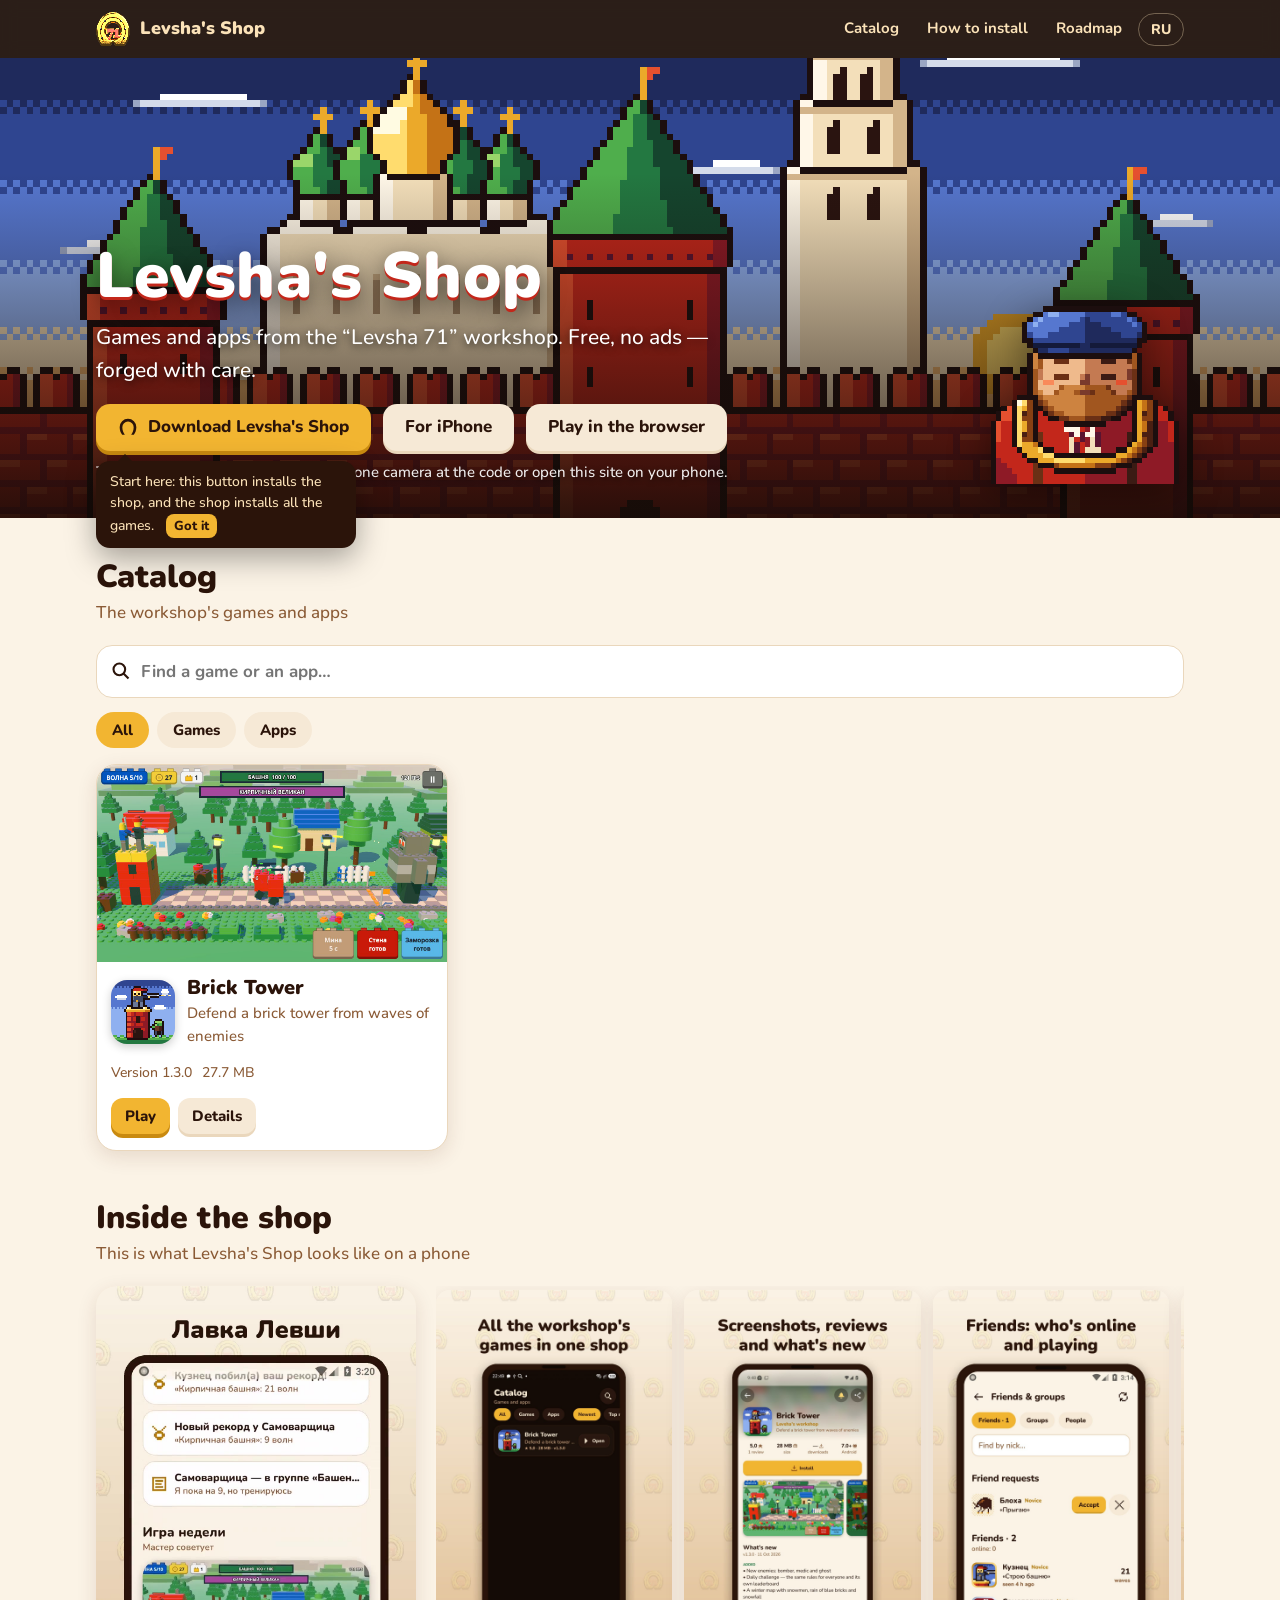
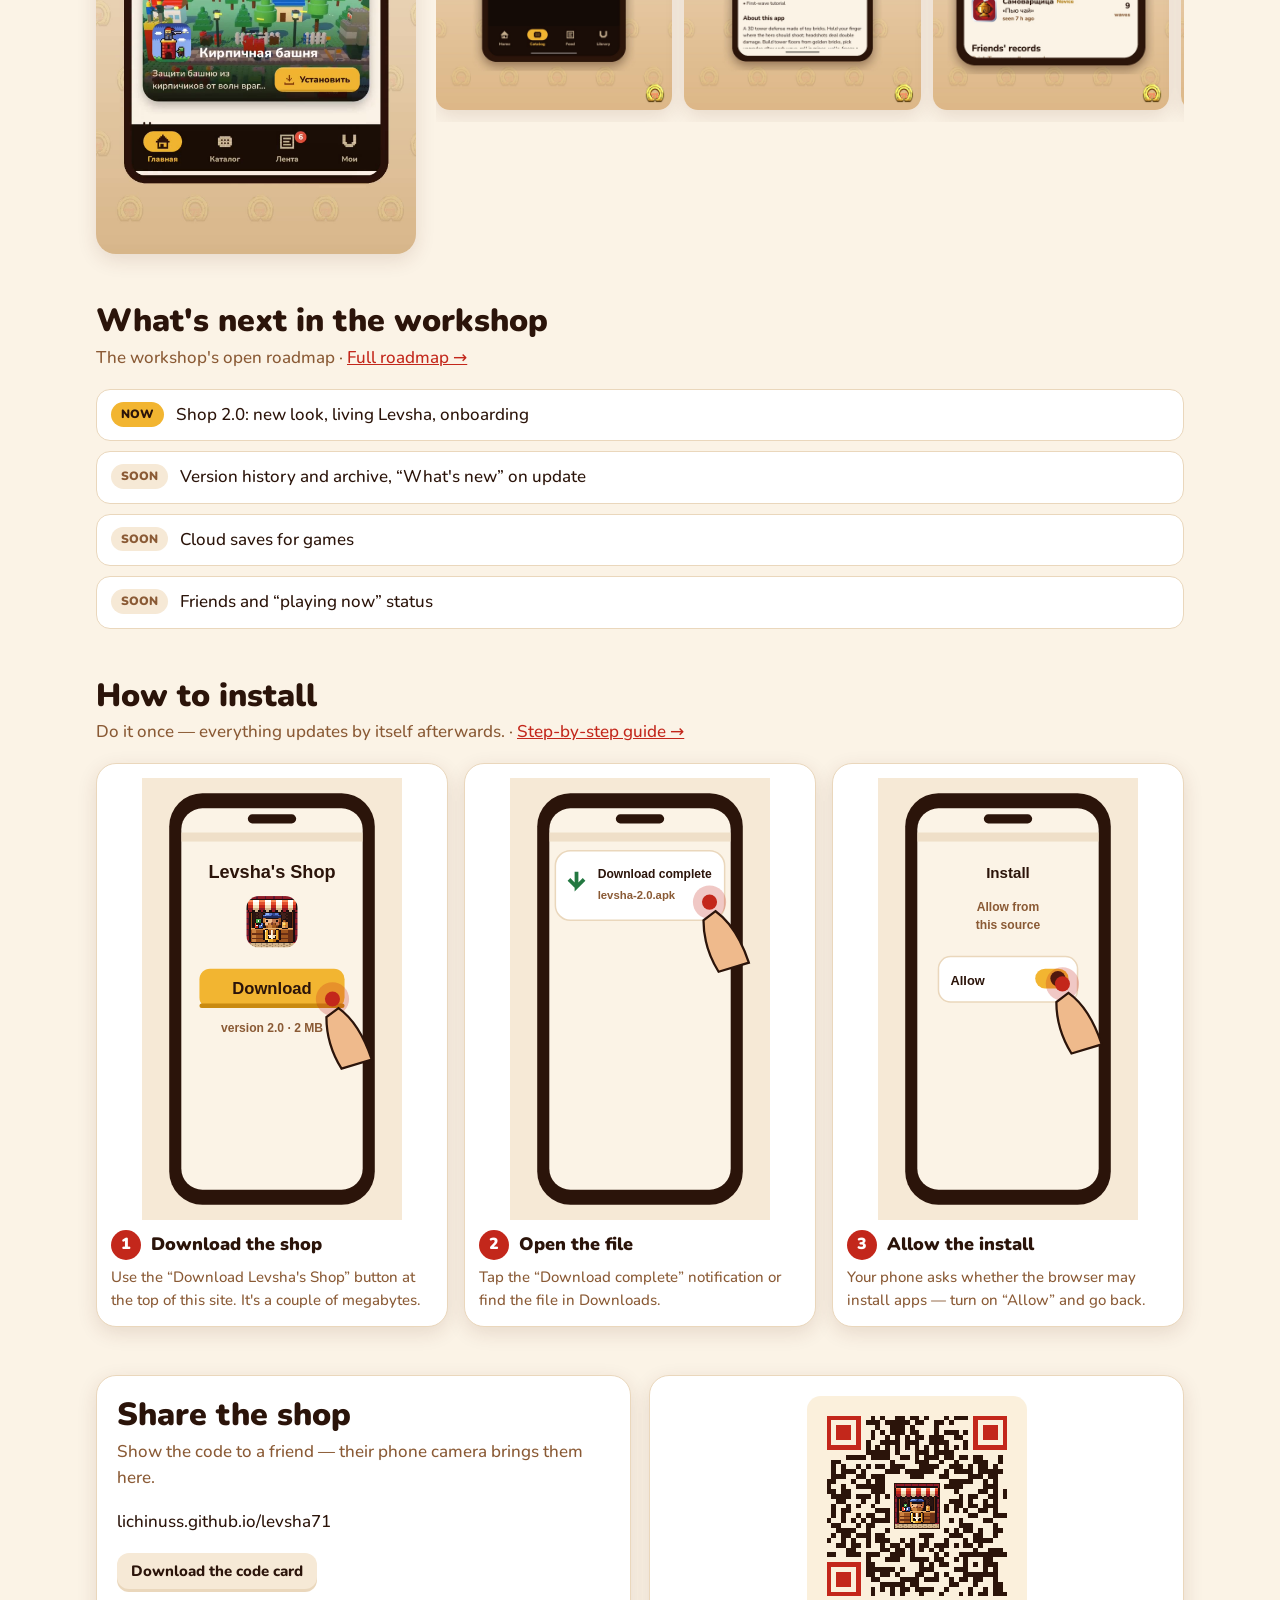
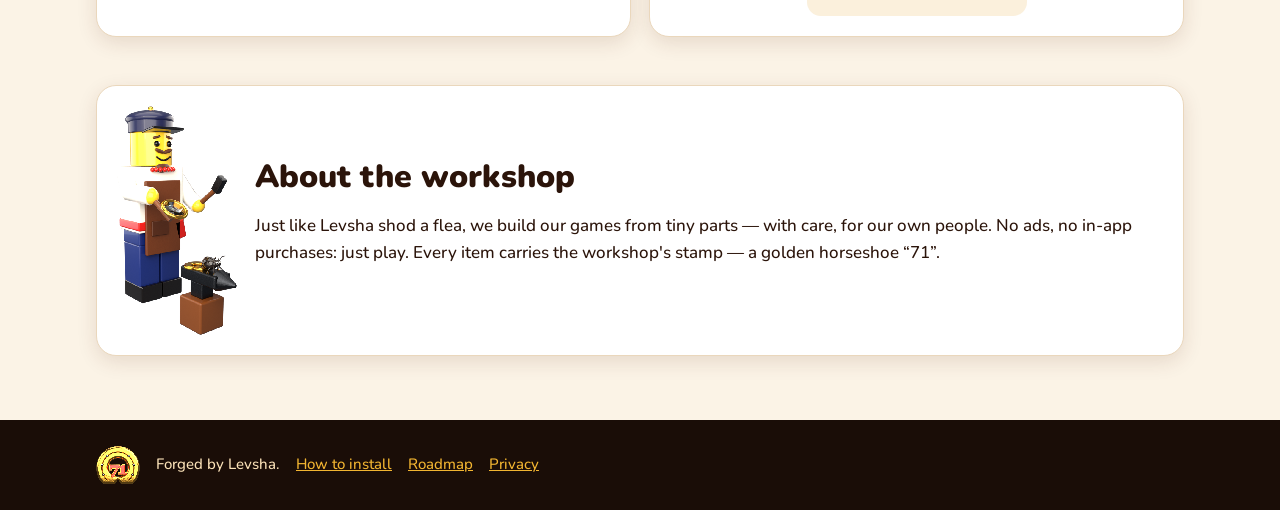
==== commit 3eed07b5: "Trailers and framed screenshots (RU/EN) on the site; catalog: web version, trailer and promo images " ====
--- a/index.html
+++ b/index.html
@@ -55,6 +55,12 @@
     </div>
     <div class="grid" id="grid"></div>
     <p class="empty" id="empty" hidden data-i18n="nothing">Ничего не нашлось</p>
+  </section>
+
+  <section id="inside">
+    <h2 data-i18n="inside_title">Лавка изнутри</h2>
+    <p class="sub" data-i18n="inside_sub">Так выглядит «Лавка Левши» на телефоне</p>
+    <div class="inside"><div id="insideVideo"></div><div class="shots" id="insideShots"></div></div>
   </section>
 
   <section id="road">
@@ -154,7 +160,12 @@
     <h3>${Lavka.esc(s[Lavka.lang].t)}</h3><p>${Lavka.esc(s[Lavka.lang].p)}</p></div>`).join("");
 }
 
-function renderAll() { renderCta(); renderGrid(); renderRoad(); renderHow(); document.querySelector('[data-i18n="about_text"]').textContent = Lavka.t("about_text"); }
+function renderInside() {
+  if (!$("insideVideo").firstChild) $("insideVideo").innerHTML = Lavka.video("promo/store/trailer.mp4", "promo/store/poster.jpg");
+  $("insideShots").innerHTML = [1, 2, 3, 4, 5].map(i => `<img src="promo/store/${i}_${Lavka.lang}.jpg" alt="" loading="lazy">`).join("");
+}
+
+function renderAll() { renderInside(); renderCta(); renderGrid(); renderRoad(); renderHow(); document.querySelector('[data-i18n="about_text"]').textContent = Lavka.t("about_text"); }
 
 // живой Левша: моргает и машет
 (() => { const m = $("mascot"); const f = ["mascot_idle", "mascot_blink", "mascot_idle", "mascot_wave1", "mascot_idle"]; let i = 0;
--- a/assets/site.css
+++ b/assets/site.css
@@ -157,3 +157,9 @@
 dialog { border: 0; padding: 0; background: transparent; max-width: 96vw; max-height: 92vh; }
 dialog::backdrop { background: rgba(10, 5, 3, .8); }
 dialog img { max-height: 90vh; border-radius: 14px; }
+
+/* Трейлеры и оформленные снимки */
+video.trailer { display: block; width: 100%; border-radius: var(--radius); box-shadow: var(--shadow); background: var(--surface2); }
+.inside { display: grid; grid-template-columns: minmax(220px, 320px) 1fr; gap: 20px; align-items: start; }
+.inside .shots img { height: 420px; }
+@media (max-width: 760px) { .inside { grid-template-columns: 1fr; } .inside video { max-width: 320px; margin: 0 auto; } .inside .shots img { height: 340px; } }
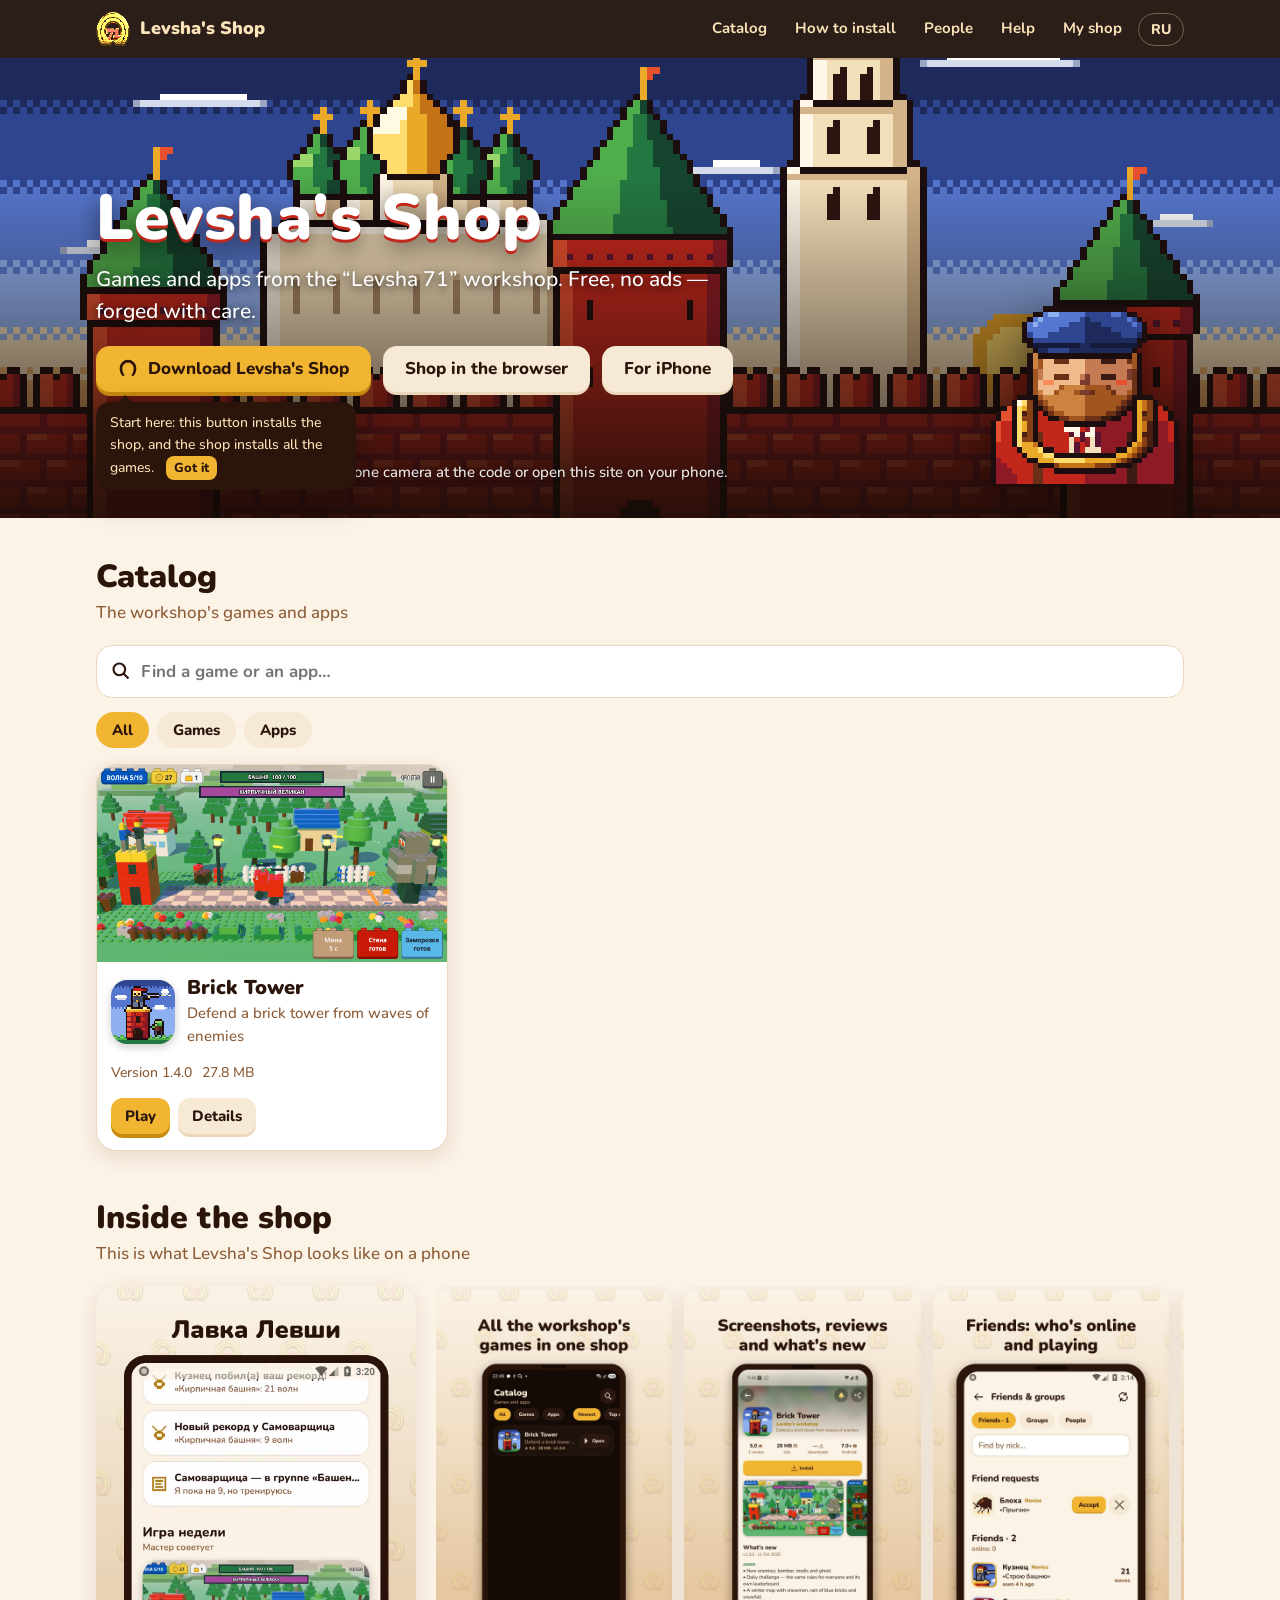
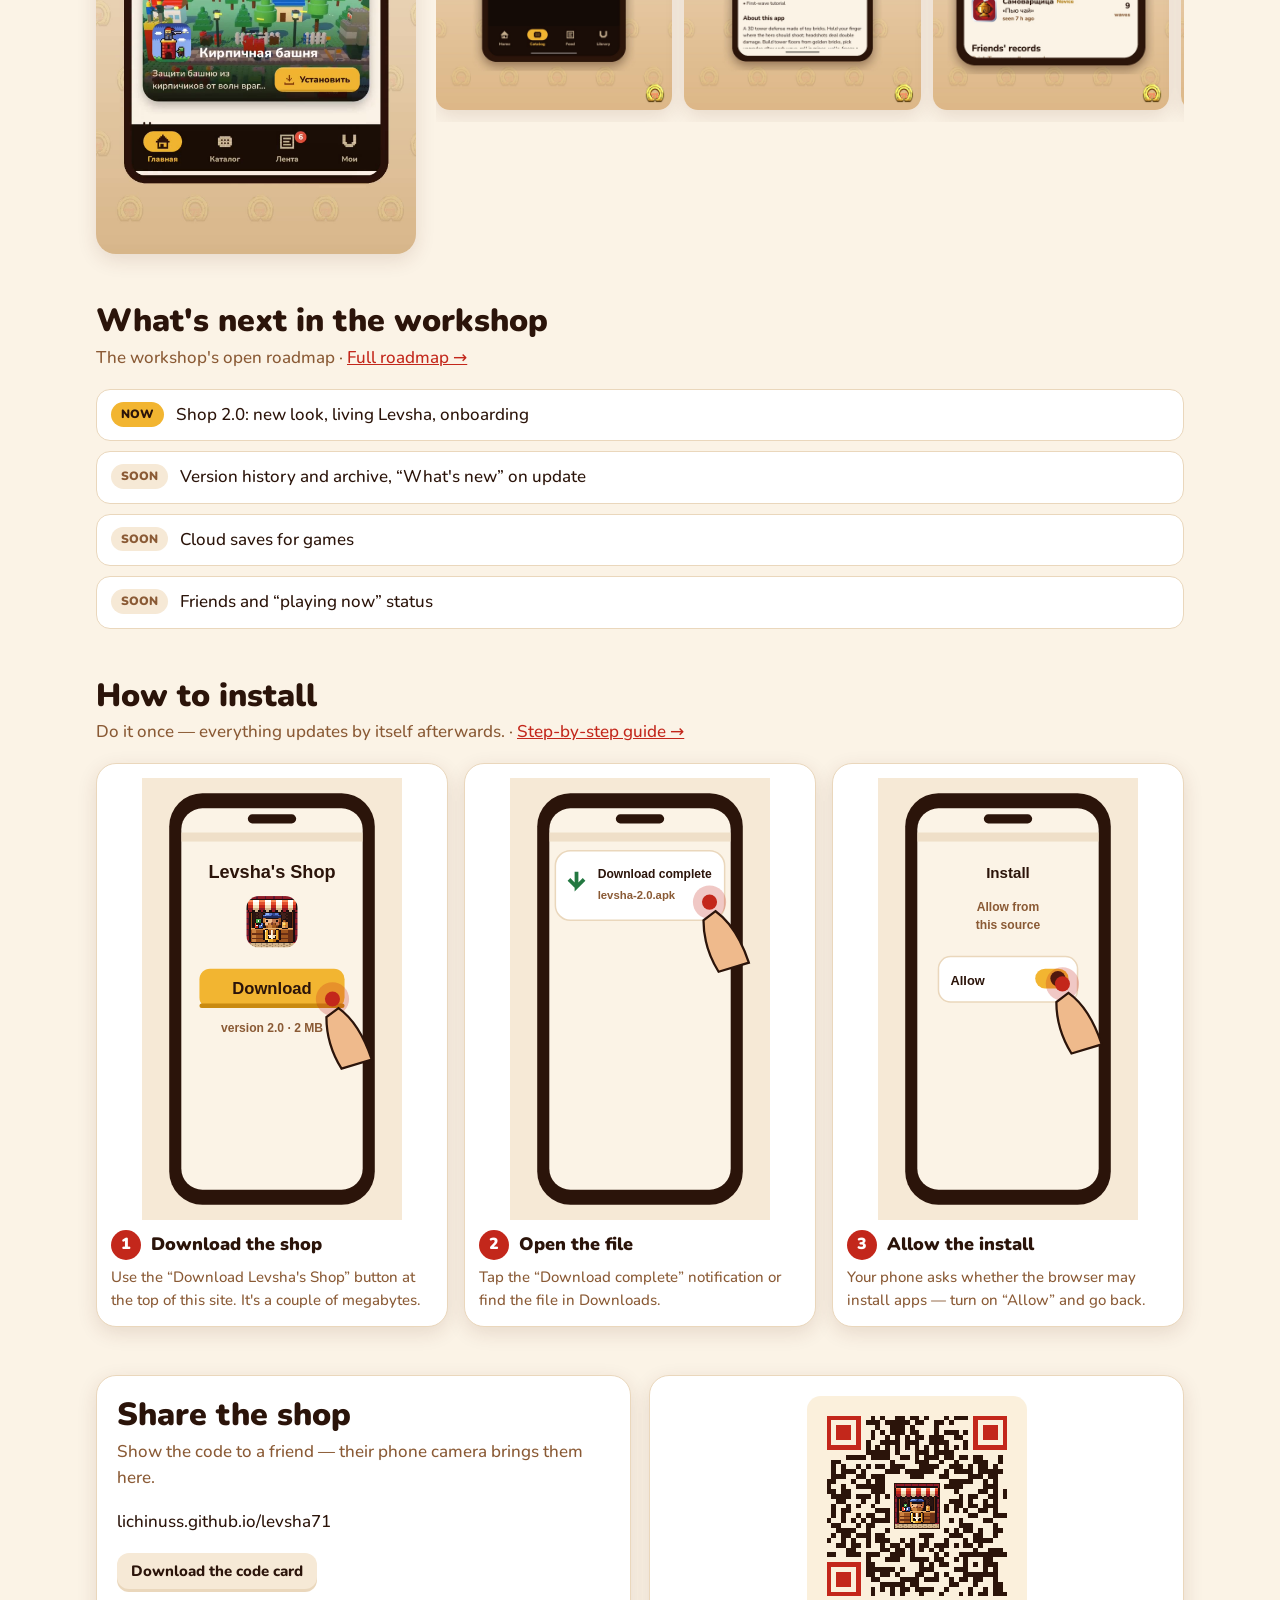
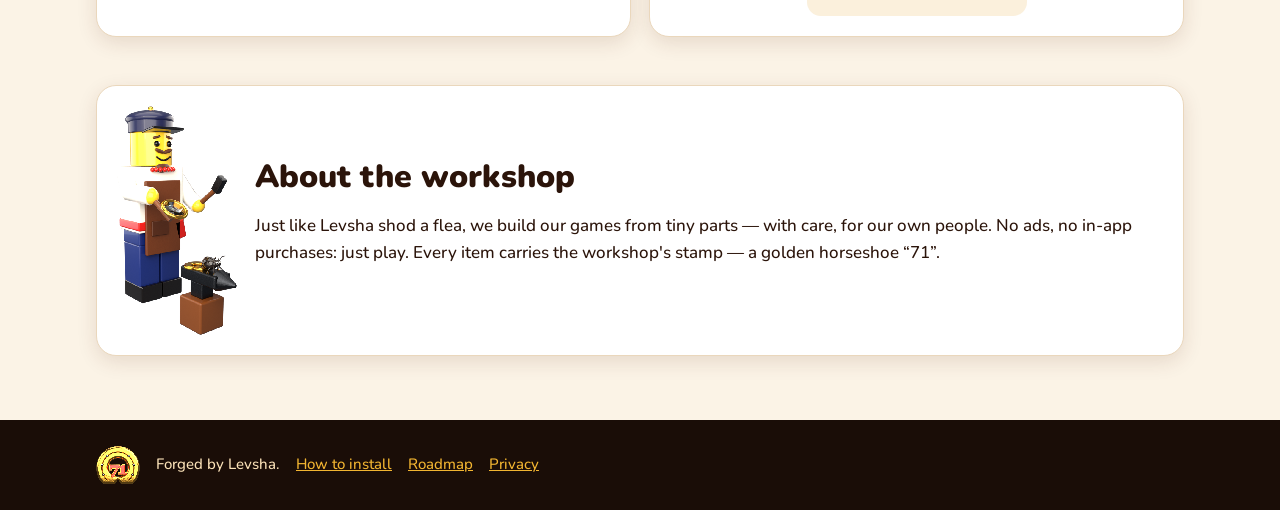
==== commit d72d4590: "iPhone shop (me.html): feed, friends, groups, people, profile, photo, notifications; People and Help" ====
--- a/index.html
+++ b/index.html
@@ -24,7 +24,9 @@
   <nav class="nav">
     <a href="#catalog" data-i18n="nav_catalog">Каталог</a>
     <a class="opt" href="install.html" data-i18n="nav_install">Как установить</a>
-    <a class="opt" href="roadmap.html" data-i18n="nav_road">Планы</a>
+    <a class="opt" href="people.html" data-i18n="nav_people">Люди</a>
+    <a class="opt" href="help.html" data-i18n="nav_help">Помощь</a>
+    <a href="me.html" data-i18n="nav_me">Моя лавка</a>
     <button class="lang" id="lang" aria-label="Language">EN</button>
   </nav>
 </div></header>
@@ -115,14 +117,16 @@
   const web = c && c.apps.find(a => a.web);
   const apkBtn = s && s.apk ? `<a class="btn" id="getBtn" href="${s.apk}">${Lavka.shoe}${Lavka.t("get_android")}</a>` : "";
   if (p === "ios") {
-    cta.innerHTML = `<a class="btn" id="getBtn" href="install.html#iphone">${Lavka.t("get_ios")}</a>` +
+    cta.innerHTML = `<a class="btn" id="getBtn" href="me.html">${Lavka.t("open_shop")}</a>` +
+      `<a class="btn ghost" href="install.html#iphone">${Lavka.t("get_ios")}</a>` +
       (web ? `<a class="btn ghost" href="${web.web}">${Lavka.t("play_web")}</a>` : "");
     note.textContent = Lavka.t("ios_note");
   } else if (p === "android") {
     cta.innerHTML = apkBtn + `<a class="btn ghost" href="install.html">${Lavka.t("how_link")}</a>`;
     note.textContent = s ? Lavka.t("store_ver", { v: s.version_name, s: Lavka.fmtSize(s.size) }) : "";
   } else {
-    cta.innerHTML = (apkBtn || "") + `<a class="btn ghost" href="install.html#iphone">${Lavka.t("for_iphone")}</a>` +
+    cta.innerHTML = (apkBtn || "") + `<a class="btn ghost" href="me.html">${Lavka.t("web_shop")}</a>` +
+      `<a class="btn ghost" href="install.html#iphone">${Lavka.t("for_iphone")}</a>` +
       (web ? `<a class="btn ghost" href="${web.web}">${Lavka.t("play_web")}</a>` : "");
     note.textContent = Lavka.t("desktop_note");
   }
@@ -172,6 +176,8 @@
   if (matchMedia("(prefers-reduced-motion: reduce)").matches) return;
   setInterval(() => { i = (i + 1) % f.length; m.src = `assets/${f[i]}.png`; }, 1400); })();
 
+// лавка, добавленная на экран «Домой» до обновления, открывала главную — теперь сразу приложение
+if (Lavka.standalone() && new URLSearchParams(location.search).has("pwa")) location.replace("me.html");
 Lavka.init();
 for (const b of document.querySelectorAll(".chip")) b.onclick = () => {
   kind = b.dataset.kind; for (const x of document.querySelectorAll(".chip")) x.setAttribute("aria-pressed", x === b); renderGrid(); };
@@ -187,11 +193,13 @@
   if (Lavka.platform() !== "ios") setTimeout(() => Lavka.hint($("getBtn"), "get", Lavka.t("hint_get")), 1200);
   setTimeout(() => Lavka.hint($("q"), "search", Lavka.t("hint_search")), 6000);
   ratings = await Lavka.ratings(); renderGrid();
-  Lavka.rpc("stats_public").then(st => {
+  Promise.all([Lavka.rpc("stats_public").catch(() => null), Lavka.downloads()]).then(([st, dl]) => {
     if (!st || !st.registered) return;
     $("live").hidden = false;
-    $("live").querySelector("span").textContent = Lavka.t("live", { n: st.online, p: st.registered });
-  }).catch(() => {});
+    $("live").querySelector("span").textContent = dl ? Lavka.t("live_dl", { n: st.online, p: st.registered, d: dl })
+      : Lavka.t("live", { n: st.online, p: st.registered });
+    $("live").onclick = () => { location.href = "people.html"; };
+  });
 });
 </script>
 </body>
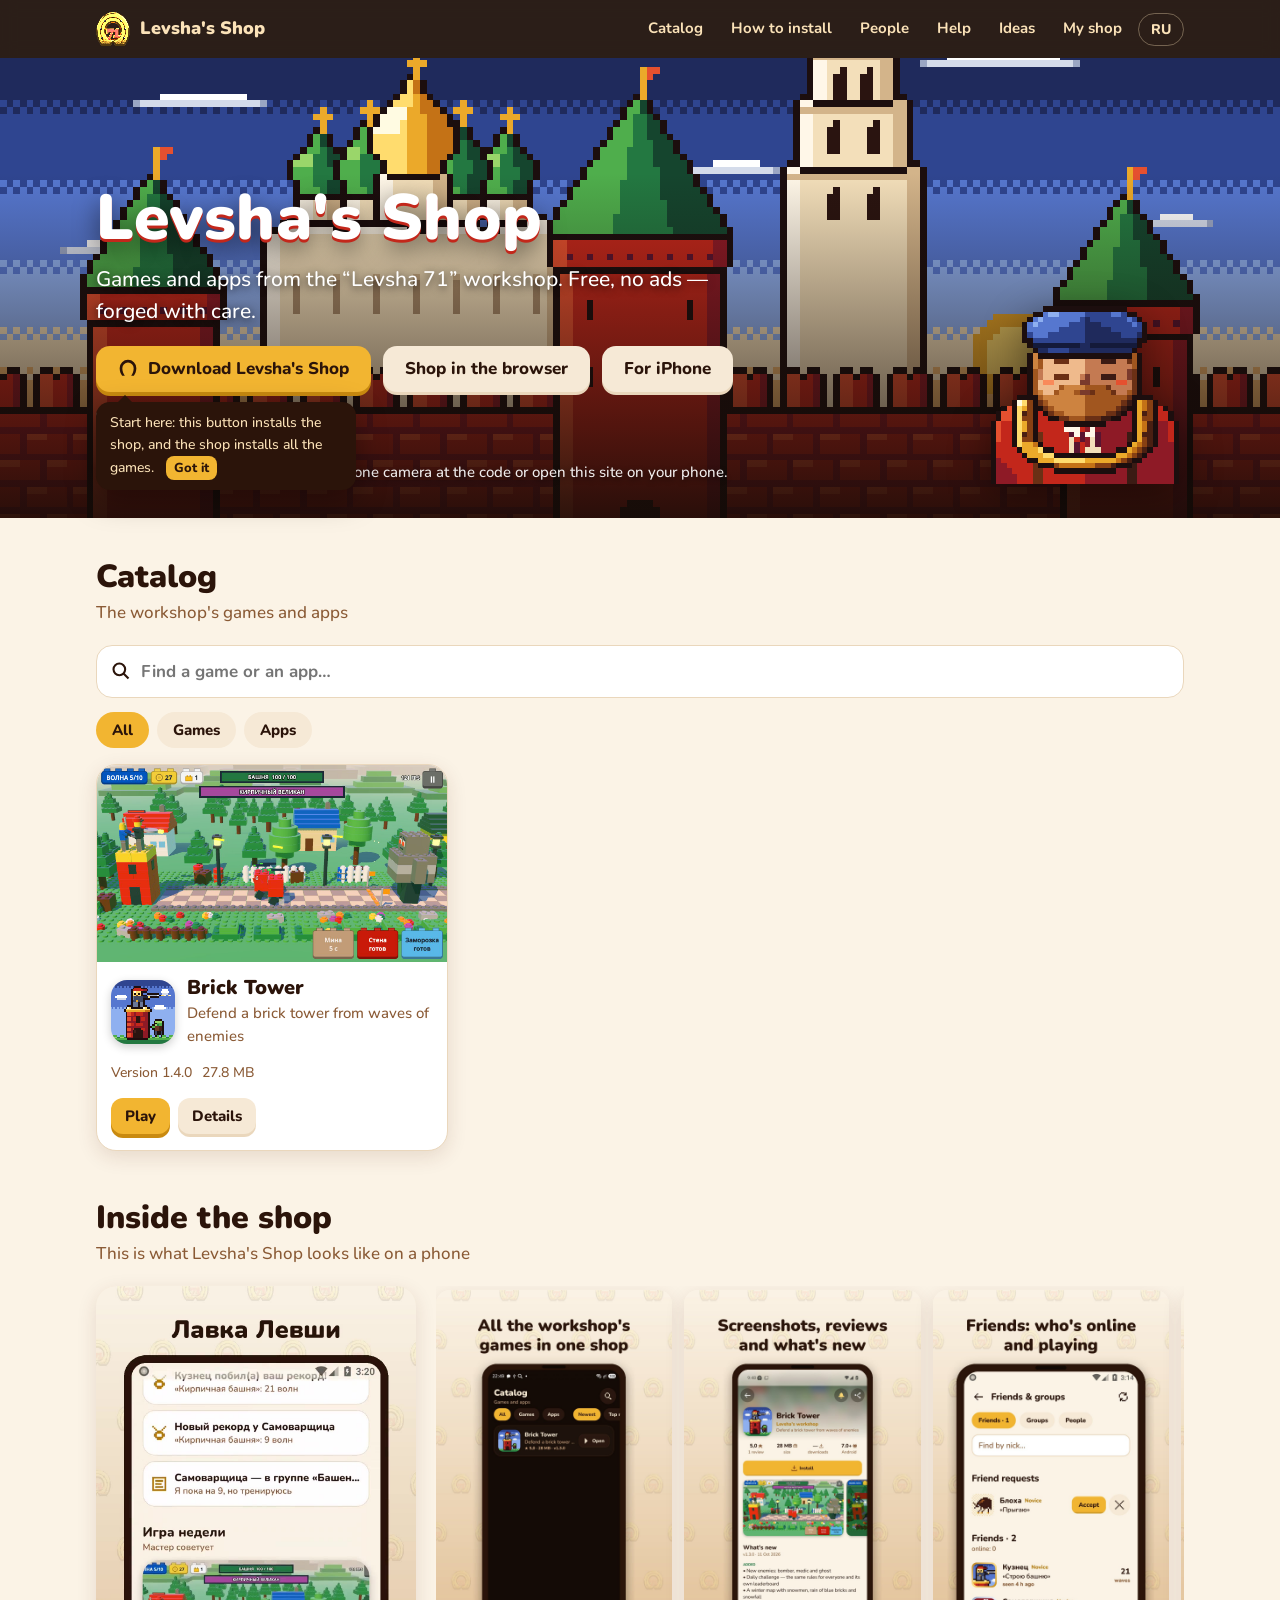
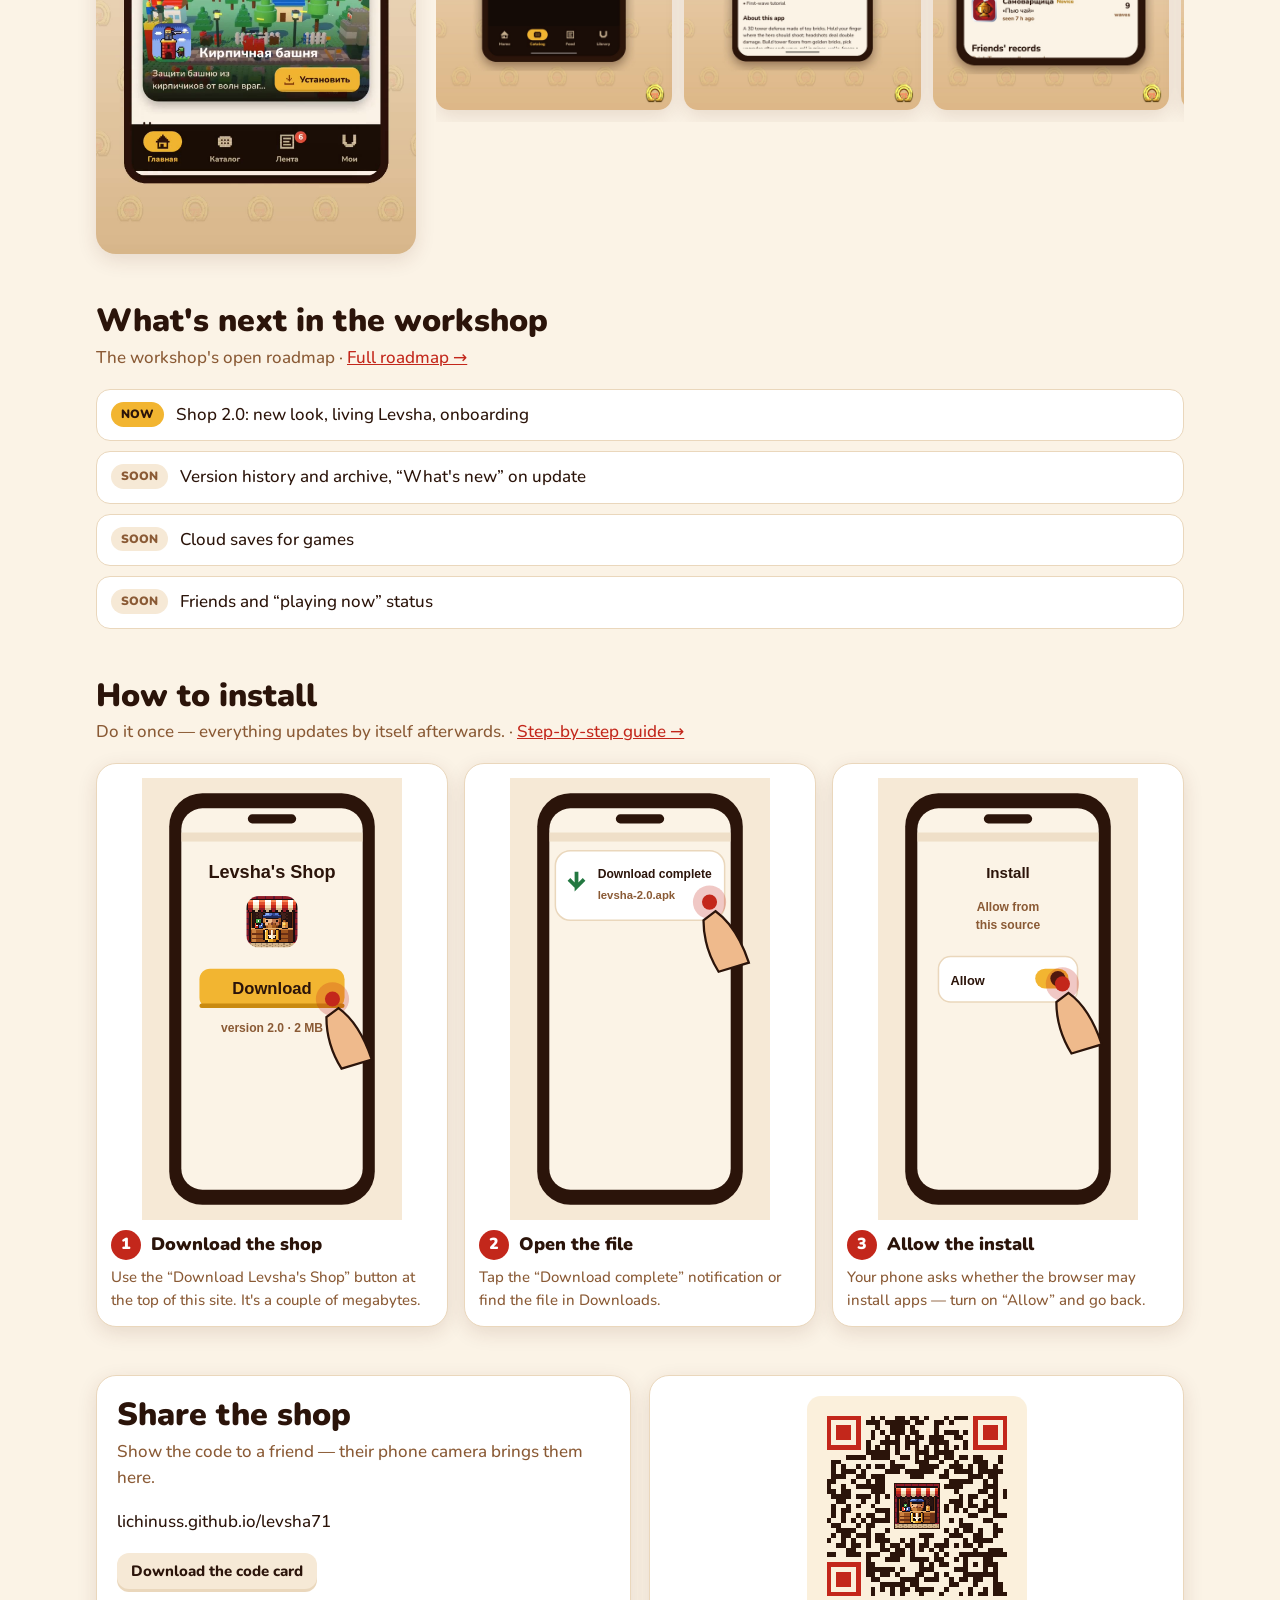
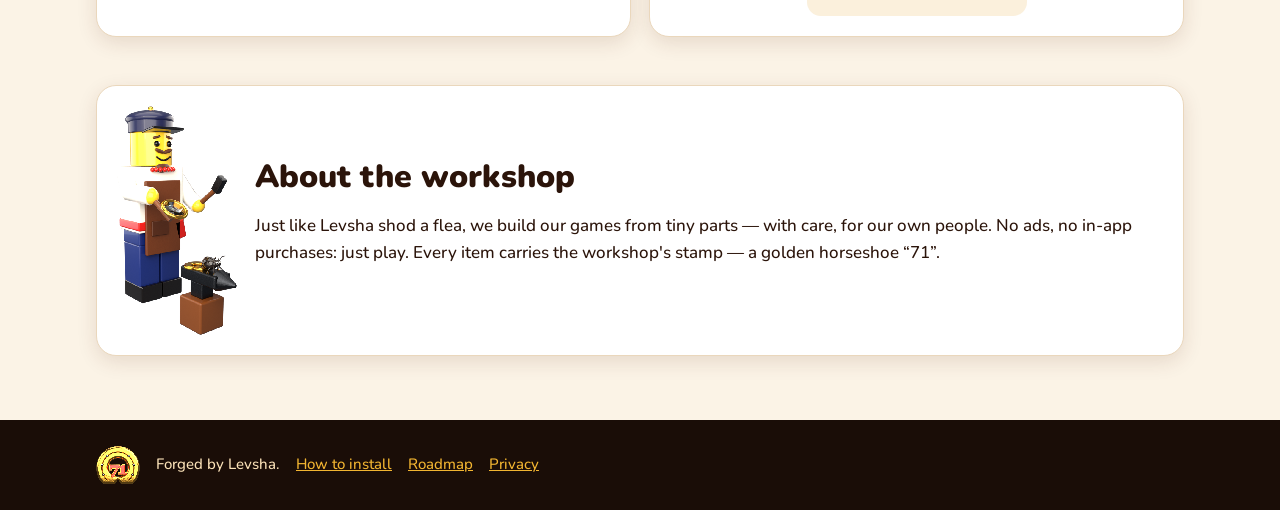
==== commit 54431d2e: "Ideas & feedback on the web: list, search, filters, horseshoes, discussion, idea/bug form with devic" ====
--- a/index.html
+++ b/index.html
@@ -26,6 +26,7 @@
     <a class="opt" href="install.html" data-i18n="nav_install">Как установить</a>
     <a class="opt" href="people.html" data-i18n="nav_people">Люди</a>
     <a class="opt" href="help.html" data-i18n="nav_help">Помощь</a>
+    <a class="opt" href="ideas.html" data-i18n="nav_ideas">Идеи</a>
     <a href="me.html" data-i18n="nav_me">Моя лавка</a>
     <button class="lang" id="lang" aria-label="Language">EN</button>
   </nav>
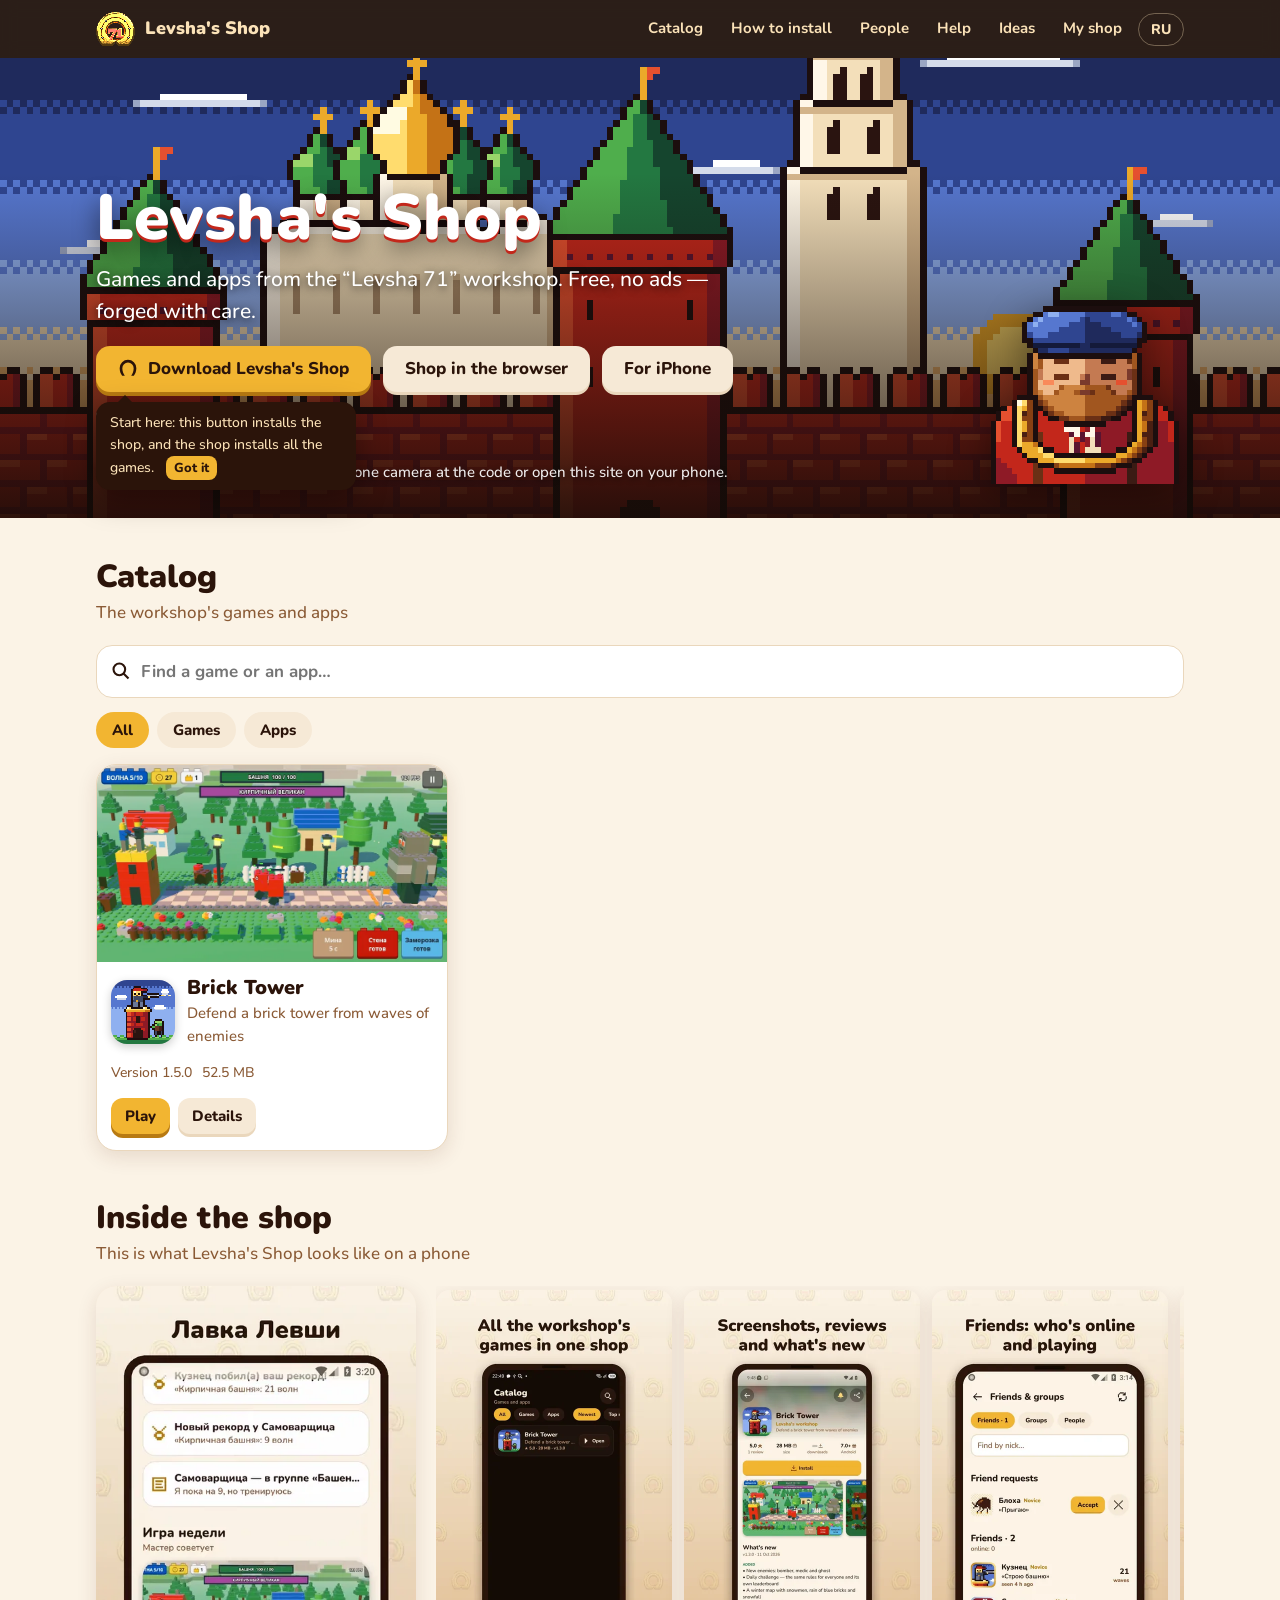
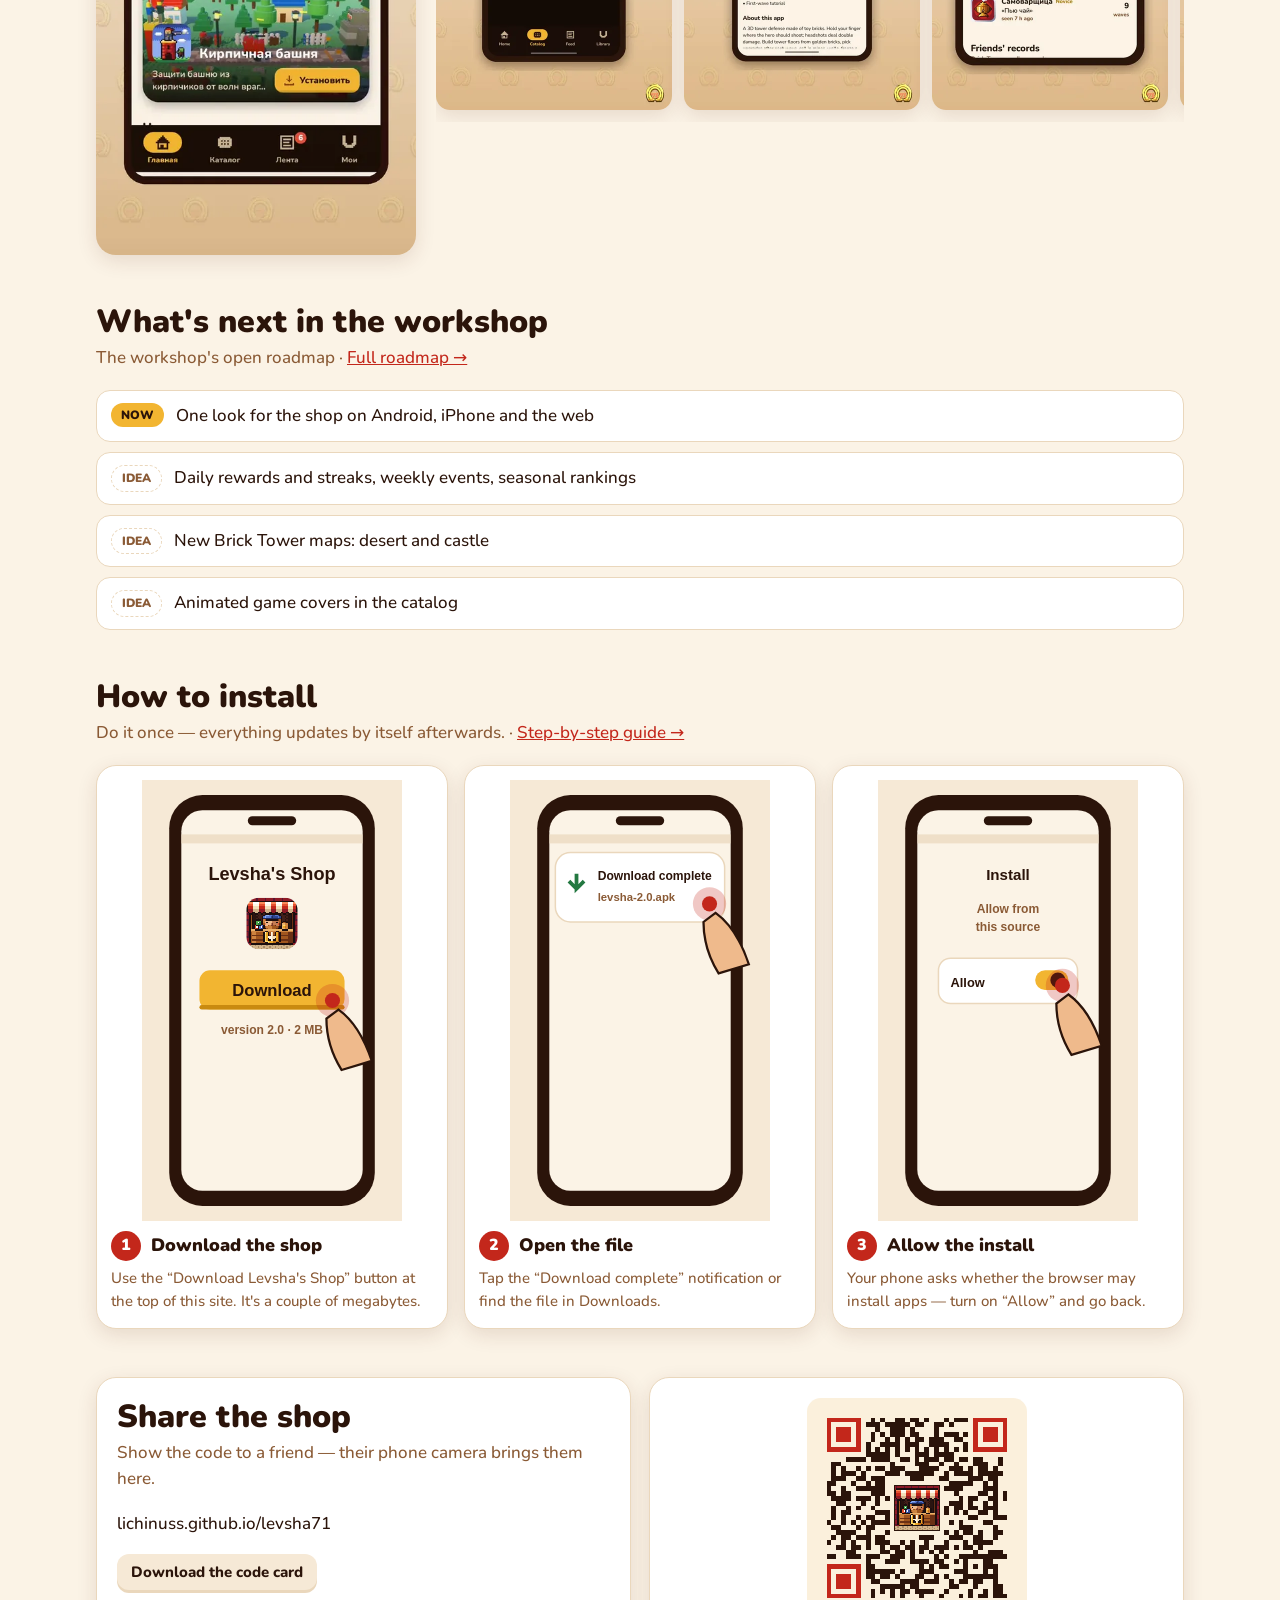
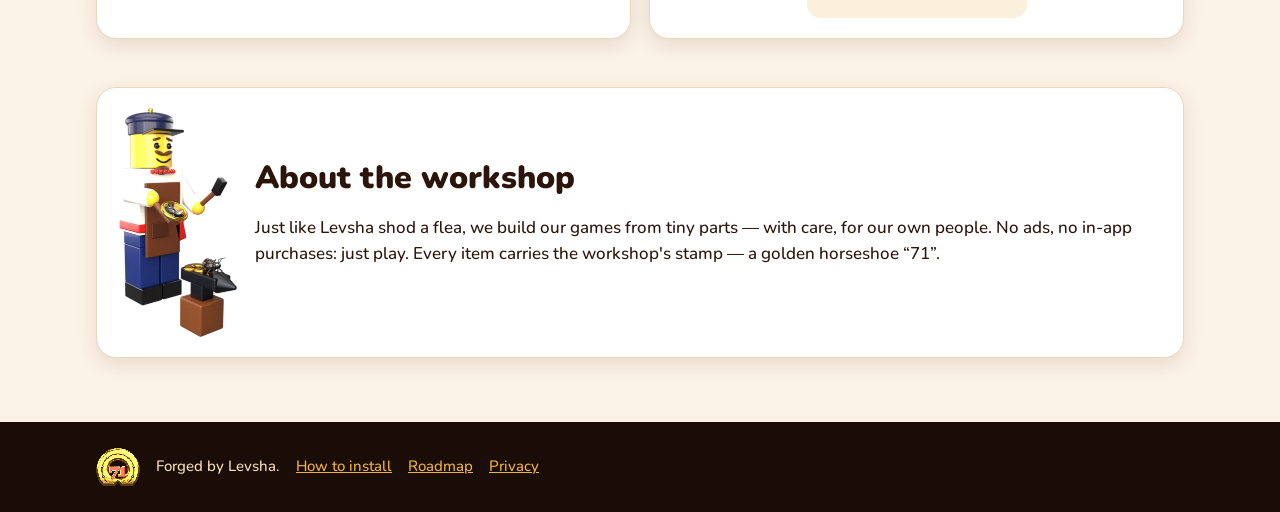
==== commit c5575651: "Сайт: фокус с клавиатуры, доступность 100, лёгкие копии снимков, трейлер грузится только на экране, " ====
--- a/index.html
+++ b/index.html
@@ -16,9 +16,11 @@
 <meta property="og:title" content="Лавка Левши">
 <meta property="og:description" content="Игры и приложения мастерской «Левша 71»">
 <meta property="og:image" content="assets/store_icon_512.png">
+<link rel="preload" as="image" href="assets/kremlin_px.png" fetchpriority="high">
 <link rel="stylesheet" href="assets/site.css">
 </head>
 <body>
+<a class="skip" href="#main">К содержимому · Skip to content</a>
 <header class="top"><div class="wrap">
   <a class="brand" href="./"><img class="px" src="assets/stamp_256.png" alt=""><span data-i18n="brand">Лавка Левши</span></a>
   <nav class="nav">
@@ -28,7 +30,7 @@
     <a class="opt" href="help.html" data-i18n="nav_help">Помощь</a>
     <a class="opt" href="ideas.html" data-i18n="nav_ideas">Идеи</a>
     <a href="me.html" data-i18n="nav_me">Моя лавка</a>
-    <button class="lang" id="lang" aria-label="Language">EN</button>
+    <button class="lang" id="lang" title="Язык · Language">EN</button>
   </nav>
 </div></header>
 
@@ -40,10 +42,10 @@
     <div class="note" id="ctaNote"></div>
     <div class="live" id="live" hidden><i></i><span></span></div>
   </div>
-  <img class="mascot" id="mascot" src="assets/mascot_idle.png" alt="Мастер Левша">
+  <img class="mascot" id="mascot" src="assets/mascot_idle.png" alt="Мастер Левша" width="368" height="320">
 </div></div>
 
-<main class="wrap">
+<main class="wrap" id="main">
   <section id="catalog">
     <h2 data-i18n="cat_title">Каталог</h2>
     <p class="sub" data-i18n="cat_sub">Игры и приложения мастерской</p>
@@ -63,7 +65,7 @@
   <section id="inside">
     <h2 data-i18n="inside_title">Лавка изнутри</h2>
     <p class="sub" data-i18n="inside_sub">Так выглядит «Лавка Левши» на телефоне</p>
-    <div class="inside"><div id="insideVideo"></div><div class="shots" id="insideShots"></div></div>
+    <div class="inside"><div id="insideVideo"></div><div class="shots" id="insideShots" tabindex="0" role="region" aria-label="Снимки лавки"></div></div>
   </section>
 
   <section id="road">
@@ -92,7 +94,7 @@
 
   <section id="about">
     <div class="panel" style="display:grid;grid-template-columns:120px 1fr;gap:18px;align-items:center">
-      <img class="px" src="assets/levsha.png" alt="Левша с лупой" style="width:120px">
+      <img src="assets/levsha_sm.webp" alt="Левша с лупой" width="120" height="229" loading="lazy">
       <div><h2 data-i18n="about_title">О мастерской</h2><p data-i18n="about_text"></p></div>
     </div>
   </section>
@@ -140,7 +142,7 @@
     (!q || [a.name, a.name_en, a.tagline, a.tagline_en, a.description, a.description_en].some(x => (x || "").toLowerCase().includes(q))));
   $("grid").innerHTML = list.map(a => `
     <article class="card">
-      <a href="app.html?id=${a.id}" class="shot" style="background-image:url('${(a.screenshots || [])[0] || ""}')" aria-label="${Lavka.esc(Lavka.L(a, "name"))}"></a>
+      <a href="app.html?id=${a.id}" class="shot" style="background-image:url('${Lavka.thumb((a.screenshots || [])[0] || "")}')" aria-label="${Lavka.esc(Lavka.L(a, "name"))}"></a>
       <div class="body"><img class="icon px" src="${a.icon}" alt="">
         <div><h3><a href="app.html?id=${a.id}" style="color:inherit;text-decoration:none">${Lavka.esc(Lavka.L(a, "name"))}</a></h3>
           <p class="tag">${Lavka.esc(Lavka.L(a, "tagline"))}</p></div></div>
@@ -166,8 +168,8 @@
 }
 
 function renderInside() {
-  if (!$("insideVideo").firstChild) $("insideVideo").innerHTML = Lavka.video("promo/store/trailer.mp4", "promo/store/poster.jpg");
-  $("insideShots").innerHTML = [1, 2, 3, 4, 5].map(i => `<img src="promo/store/${i}_${Lavka.lang}.jpg" alt="" loading="lazy">`).join("");
+  if (!$("insideVideo").firstChild) { $("insideVideo").innerHTML = Lavka.video("promo/store/trailer.mp4", "promo/store/poster.jpg"); Lavka.lazyVideos($("insideVideo")); }
+  $("insideShots").innerHTML = [1, 2, 3, 4, 5].map(i => Lavka.shotImg(`promo/store/${i}_${Lavka.lang}.jpg`)).join("");
 }
 
 function renderAll() { renderInside(); renderCta(); renderGrid(); renderRoad(); renderHow(); document.querySelector('[data-i18n="about_text"]').textContent = Lavka.t("about_text"); }
--- a/assets/site.css
+++ b/assets/site.css
@@ -4,18 +4,21 @@
 @font-face { font-family: Nunito; src: url("fonts/Nunito-800.ttf") format("truetype"); font-weight: 800; font-display: swap; }
 @font-face { font-family: Nunito; src: url("fonts/Nunito-900.ttf") format("truetype"); font-weight: 900; font-display: swap; }
 
+/* tokens:begin — создано из brand/tokens.json (tools/content.py tokens), руками не править */
 :root {
   --bg: #FBF3E6; --surface: #FFFFFF; --surface2: #F6E9D6; --border: #EAD7BC;
-  --text: #2B140A; --text2: #8A5A35; --gold: #F2B531; --gold-d: #C98A10; --gold-text: #9A6608;
-  --brick: #C3271B; --green: #237841; --choco: #2B140A; --choco-deep: #1A0D07; --cream: #FBE2B8;
-  --radius: 20px; --shadow: 0 6px 20px rgba(80, 35, 8, .12);
+  --text: #2B140A; --text2: #8A5A35; --gold-text: #9A6608; --brick: #C3271B; --green: #237841;
+  --gold: #F2B531; --gold-d: #B87A12; --choco: #2B140A; --choco-deep: #1A0D07; --cream: #FBE2B8;
+  --radius: 20px; --radius-btn: 14px; --gutter: 16px; --touch: 44px;
+  --shadow: 0 6px 20px rgba(80, 35, 8, .12);
   color-scheme: light dark;
 }
 @media (prefers-color-scheme: dark) {
   :root { --bg: #140B07; --surface: #1E120C; --surface2: #2A1810; --border: #3A2316;
-          --text: #F7E9D2; --text2: #C9A27A; --gold-text: #F2B531; --brick: #E0503A; --green: #3FB06A;
+  --text: #F7E9D2; --text2: #C9A27A; --gold-text: #F2B531; --brick: #E0503A; --green: #3FB06A;
           --shadow: 0 6px 20px rgba(0, 0, 0, .35); }
 }
+/* tokens:end */
 * { box-sizing: border-box; }
 html { scroll-behavior: smooth; }
 body { margin: 0; background: var(--bg); color: var(--text); font: 500 17px/1.55 Nunito, system-ui, sans-serif;
@@ -37,13 +40,13 @@
 .top .wrap { display: flex; align-items: center; gap: 12px; min-height: 58px; }
 .brand { display: flex; align-items: center; gap: 10px; color: var(--cream); text-decoration: none; font-weight: 900;
          font-size: 18px; white-space: nowrap; }
-.brand img { width: 34px; height: 34px; }
+.brand img { width: auto; height: 34px; }
 .nav { display: flex; gap: 4px; margin-left: auto; align-items: center; }
 .nav a { color: var(--cream); text-decoration: none; font-weight: 700; padding: 8px 12px; border-radius: 99px; font-size: 15px; }
 .nav a:hover, .nav a[aria-current] { background: rgba(242, 181, 49, .18); color: var(--gold); }
 .lang { border: 1px solid rgba(251, 226, 184, .35); background: none; color: var(--cream); font: 800 14px Nunito, sans-serif;
         border-radius: 99px; padding: 6px 12px; cursor: pointer; }
-@media (max-width: 760px) { .nav a.opt { display: none; } .brand span { display: none; } }
+@media (max-width: 760px) { .nav a.opt { display: none; } .brand span { position: absolute; width: 1px; height: 1px; overflow: hidden; clip: rect(0 0 0 0); white-space: nowrap; } }
 
 /* Кнопки */
 .btn { display: inline-flex; align-items: center; justify-content: center; gap: 10px; text-decoration: none; cursor: pointer;
@@ -95,7 +98,7 @@
 .card .row { display: flex; gap: 8px; padding: 0 14px 16px; flex-wrap: wrap; margin-top: auto; }
 .rating { display: inline-flex; gap: 4px; align-items: center; font-weight: 800; color: var(--gold-text); }
 .badge { display: inline-block; border-radius: 99px; padding: 2px 10px; font-size: 13px; font-weight: 800; background: var(--surface2); color: var(--text2); }
-.badge.new { background: var(--brick); color: #fff; }
+.badge.new { background: #C3271B; color: #fff; }
 .empty { text-align: center; color: var(--text2); padding: 30px; }
 
 /* Блоки */
@@ -106,7 +109,7 @@
 .road li { display: flex; gap: 12px; align-items: flex-start; padding: 12px 14px; background: var(--surface); border: 1px solid var(--border); border-radius: 14px; }
 .road .st { flex: none; font-size: 12px; font-weight: 900; border-radius: 99px; padding: 3px 10px; text-transform: uppercase; }
 .st.now { background: var(--gold); color: var(--choco); } .st.soon { background: var(--surface2); color: var(--text2); }
-.st.done { background: var(--green); color: #fff; } .st.idea { background: transparent; color: var(--text2); border: 1px dashed var(--border); }
+.st.done { background: #237841; color: #fff; } .st.idea { background: transparent; color: var(--text2); border: 1px dashed var(--border); }
 
 /* Шаги установки с картинками */
 .steps { display: grid; gap: 16px; grid-template-columns: repeat(auto-fit, minmax(240px, 1fr)); counter-reset: s; }
@@ -127,8 +130,8 @@
 .facts div:last-child { border-right: 0; }
 .facts b { display: block; font-size: 18px; } .facts span { font-size: 13px; color: var(--text2); }
 .shots { display: flex; gap: 12px; overflow-x: auto; scroll-snap-type: x mandatory; padding: 4px 2px 12px; }
-.shots img { height: 240px; border-radius: 14px; scroll-snap-align: start; box-shadow: var(--shadow); cursor: zoom-in; }
-.changes h4 { margin: 12px 0 4px; font-size: 15px; } .changes ul { margin: 0; padding-left: 20px; }
+.shots img { flex: none; width: auto; max-width: none; height: 240px; border-radius: 14px; scroll-snap-align: start; box-shadow: var(--shadow); cursor: zoom-in; }
+.changes h3 { margin: 12px 0 4px; font-size: 15px; } .changes ul { margin: 0; padding-left: 20px; }
 .h-added { color: var(--green); } .h-fixed { color: var(--brick); } .h-changed { color: var(--gold-text); }
 details.ver { border-bottom: 1px solid var(--border); padding: 10px 0; }
 details.ver summary { cursor: pointer; font-weight: 800; list-style: none; display: flex; gap: 10px; align-items: baseline; }
@@ -163,3 +166,57 @@
 .inside { display: grid; grid-template-columns: minmax(220px, 320px) 1fr; gap: 20px; align-items: start; }
 .inside .shots img { height: 420px; }
 @media (max-width: 760px) { .inside { grid-template-columns: 1fr; } .inside video { max-width: 320px; margin: 0 auto; } .inside .shots img { height: 340px; } }
+
+/* Страница изделия (app.html и лавка в браузере): рекорды, отзывы с подковами, трейлер со звуком по нажатию */
+.app-actions { display: flex; gap: 10px; flex-wrap: wrap; }
+.trailer-box { position: relative; }
+.trailer-box .sound { position: absolute; right: 12px; bottom: 12px; width: 44px; height: 44px; border-radius: 50%; border: 0;
+  background: rgba(20, 11, 7, .7); color: #fff; font-size: 20px; cursor: pointer; }
+.board { list-style: none; padding: 0; margin: 0; background: var(--surface); border: 1px solid var(--border); border-radius: var(--radius); overflow: hidden; }
+.board li { display: flex; gap: 12px; align-items: center; padding: 9px 14px; border-bottom: 1px solid var(--border); min-height: var(--touch); }
+.board li:last-child { border-bottom: 0; }
+.board li.me { background: rgba(242, 181, 49, .15); }
+.board a { flex: 1; color: var(--text); text-decoration: none; font-weight: 700; overflow: hidden; text-overflow: ellipsis; white-space: nowrap; }
+.board img { border-radius: 9px; }
+.board .pl { width: 26px; text-align: center; font-weight: 900; color: var(--text2); }
+.board .p1 { color: var(--gold-d); } .board .p2 { color: #9AA6C4; } .board .p3 { color: #C47A52; }
+.revsum { display: flex; gap: 20px; align-items: center; margin-bottom: 14px; }
+.revsum .big { font-size: 46px; font-weight: 900; line-height: 1; text-align: center; color: var(--text); }
+.revsum .big small { display: block; font-size: 13px; color: var(--text2); font-weight: 700; margin-top: 4px; }
+.bars { flex: 1; max-width: 340px; } .bars div { display: flex; gap: 8px; align-items: center; font-size: 13px; color: var(--text2); }
+.bars i { display: block; height: 8px; border-radius: 4px; background: var(--gold); min-width: 3px; }
+.shoes { display: inline-flex; gap: 1px; vertical-align: middle; }
+.shoes svg { color: var(--border); } .shoes svg.on { color: var(--gold-d); }
+.review { margin-bottom: 10px; } .review header { display: flex; gap: 10px; align-items: center; }
+.review header img { border-radius: 9px; } .review small { display: block; }
+.review p { margin: 8px 0 0; white-space: pre-wrap; overflow-wrap: anywhere; }
+.review .reply { margin-top: 10px; padding: 8px 12px; border-left: 4px solid var(--gold); background: var(--surface2); border-radius: 8px; }
+.rate { display: flex; gap: 4px; margin: 8px 0; }
+.rate button { border: 0; background: none; color: var(--border); cursor: pointer; width: var(--touch); height: var(--touch); padding: 6px; }
+.rate button svg { width: 100%; height: 100%; } .rate button.on { color: var(--gold-d); }
+.revForm textarea { width: 100%; border: 1.5px solid var(--border); border-radius: 14px; background: var(--surface); color: var(--text);
+  font: 600 16px Nunito, sans-serif; padding: 10px 12px; margin-bottom: 8px; }
+.revForm .panel { margin-bottom: 14px; }
+.skel { min-height: 60px; border-radius: 14px; background: var(--surface2); }
+.small { font-size: 14px; }
+
+[hidden] { display: none !important; }
+
+/* Компьютер: видимый фокус с клавиатуры (мышью и пальцем рамка не появляется) */
+:focus { outline: none; }
+:focus-visible { outline: 3px solid var(--gold); outline-offset: 2px; border-radius: 6px; }
+.btn:focus-visible, .chip:focus-visible, .tabbar a:focus-visible { outline-offset: 3px; }
+.shots img:focus-visible { outline-offset: -3px; }
+.skip { position: absolute; left: 12px; top: -60px; z-index: 100; background: var(--gold); color: #2B140A; padding: 10px 16px; border-radius: 12px;
+  font-weight: 800; text-decoration: none; }
+.skip:focus { top: 12px; }
+@media (min-width: 1100px) { .grid { grid-template-columns: repeat(3, 1fr); } }
+
+/* Скорость: место под кнопки и каталог заранее — страница не «прыгает», пока грузится */
+.hero .cta { min-height: 52px; }
+.hero .note:empty { min-height: 1.4em; }
+.grid:empty { min-height: 180px; border-radius: var(--radius); background: var(--surface2); }
+.mascot { height: auto; }
+main.wrap { min-height: 80vh; }
+.sub:empty { min-height: 1.6em; }
+#faq:empty { min-height: 60vh; }
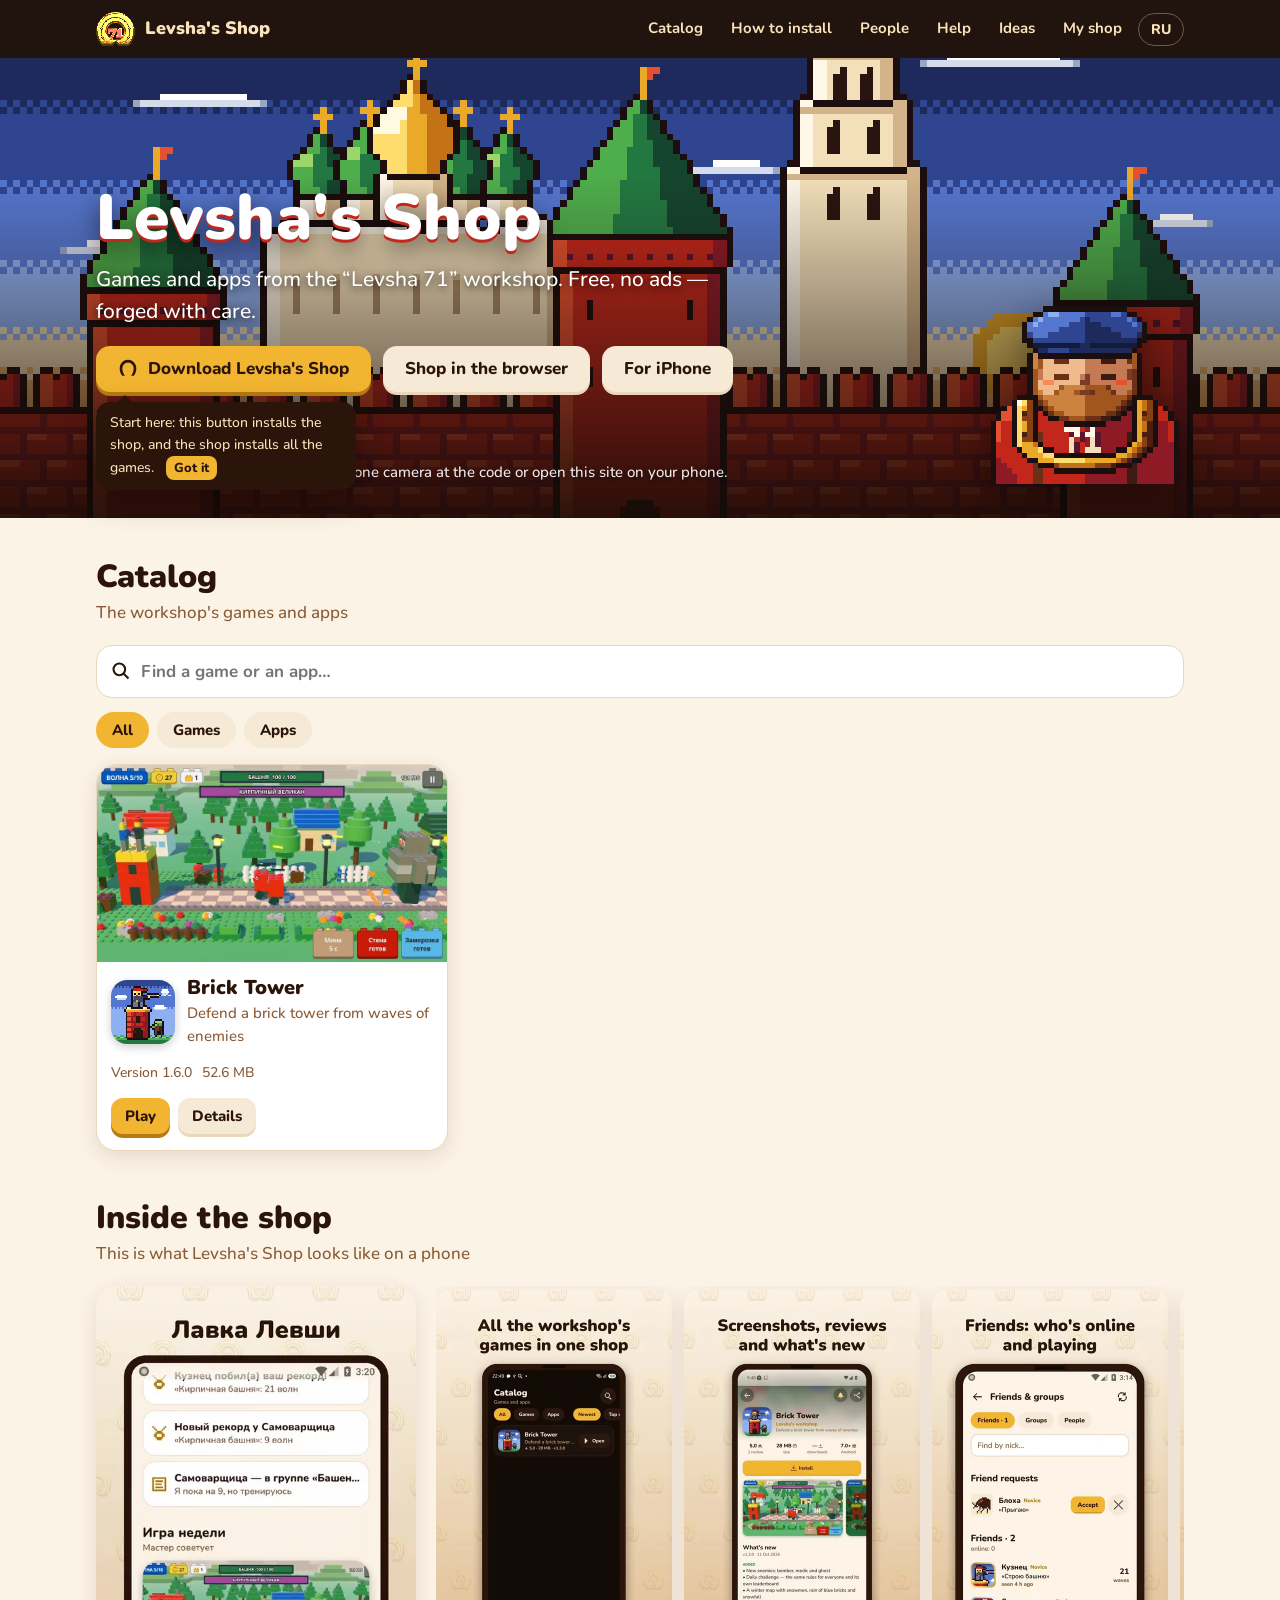
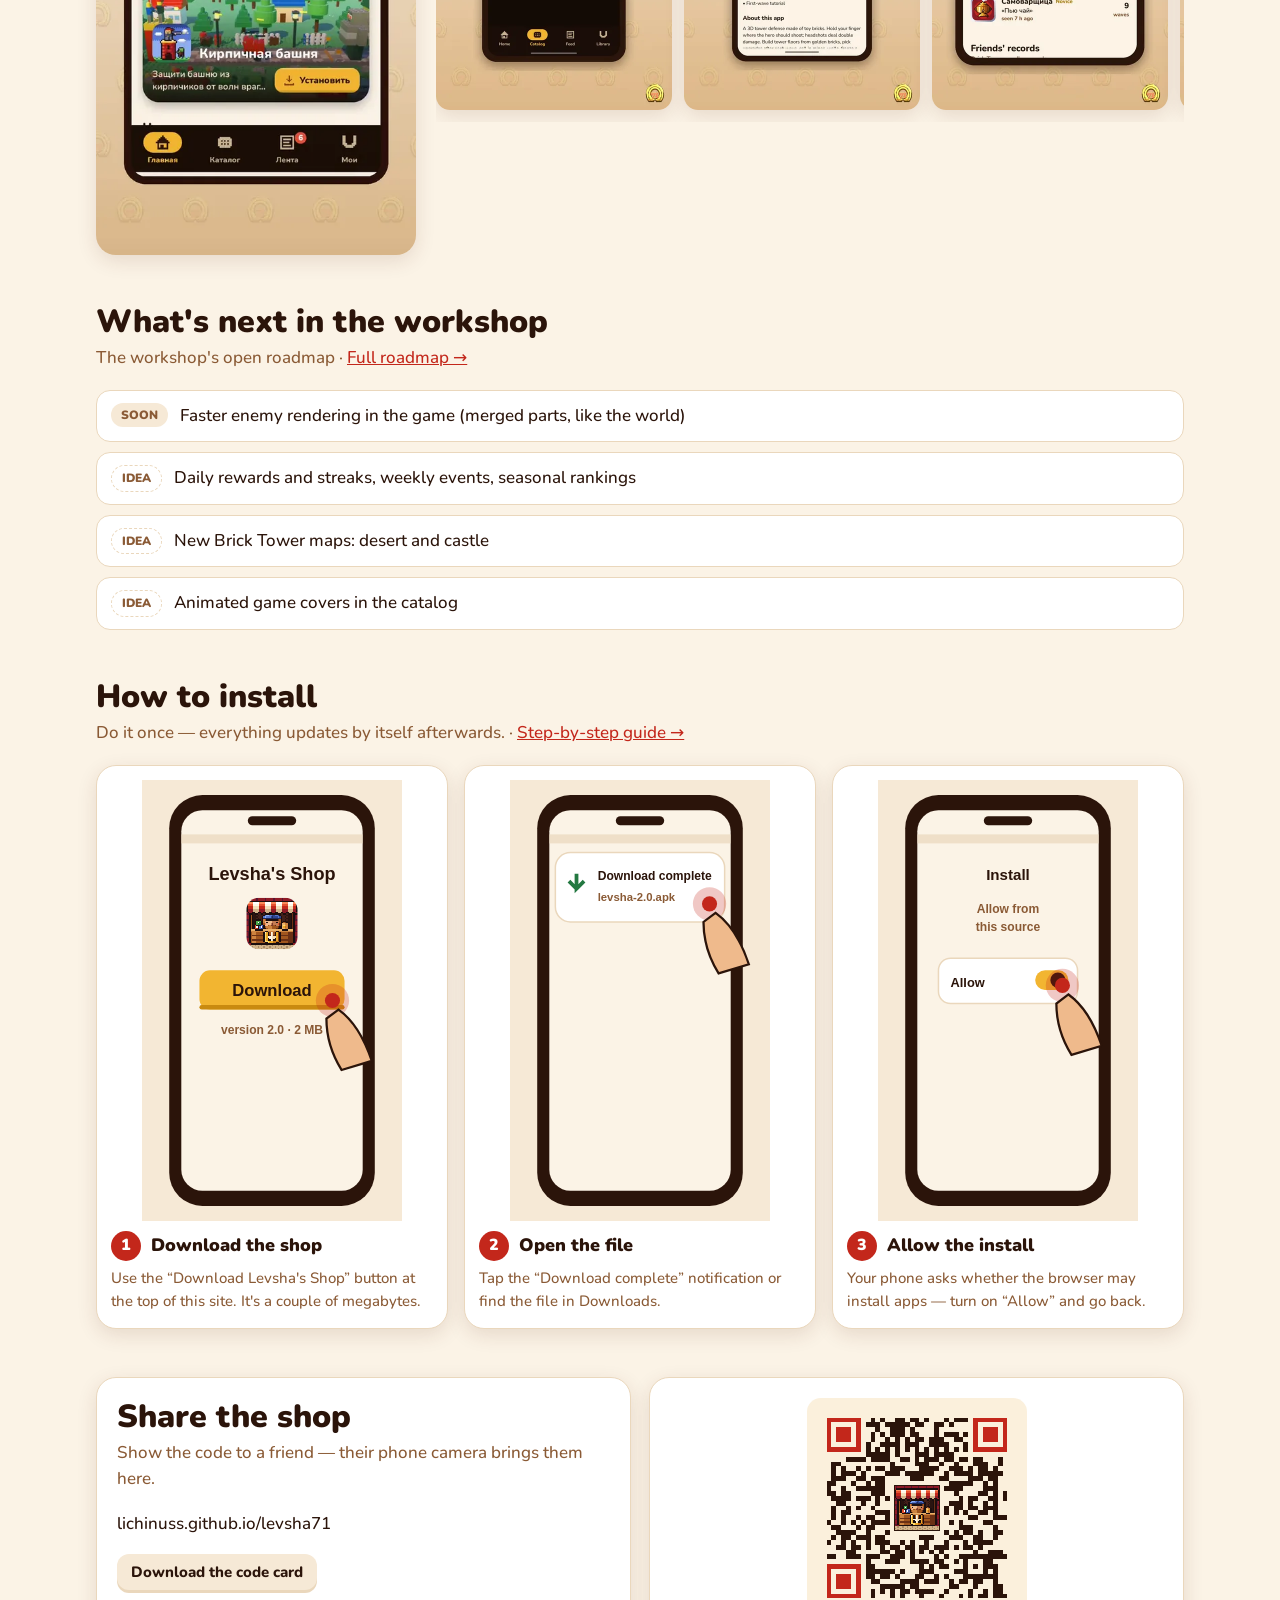
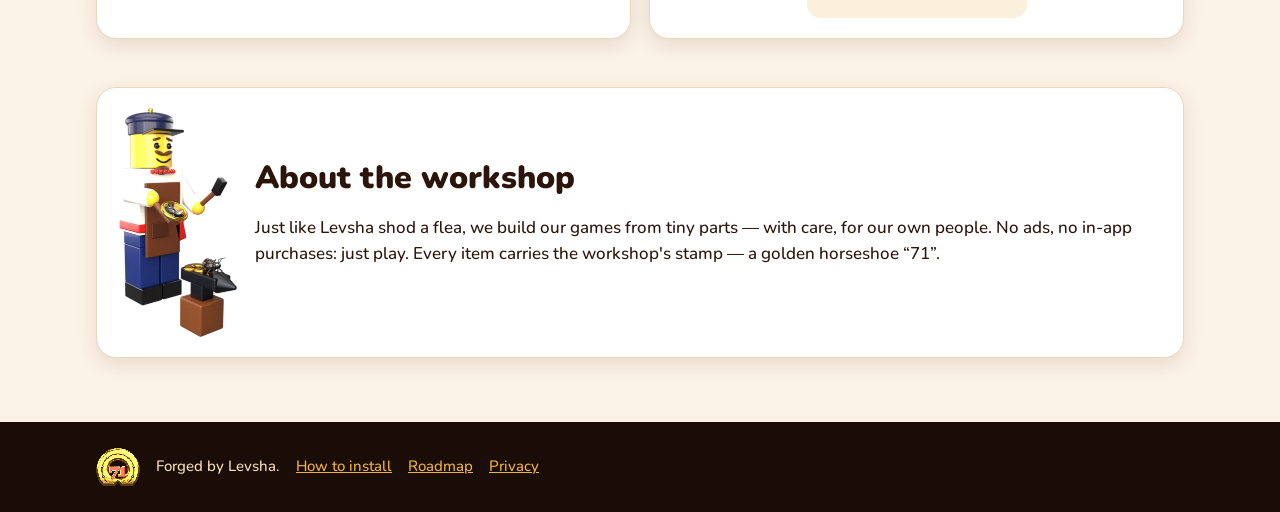
==== commit e26a8486: "V2 1.7: live covers in catalog (animated WebP, off for reduced motion / data saver), icon hop on hov" ====
--- a/index.html
+++ b/index.html
@@ -142,7 +142,7 @@
     (!q || [a.name, a.name_en, a.tagline, a.tagline_en, a.description, a.description_en].some(x => (x || "").toLowerCase().includes(q))));
   $("grid").innerHTML = list.map(a => `
     <article class="card">
-      <a href="app.html?id=${a.id}" class="shot" style="background-image:url('${Lavka.thumb((a.screenshots || [])[0] || "")}')" aria-label="${Lavka.esc(Lavka.L(a, "name"))}"></a>
+      <a href="app.html?id=${a.id}" class="shot${Lavka.coverFor(a) ? " live" : ""}" style="background-image:url('${Lavka.coverFor(a) || Lavka.thumb((a.screenshots || [])[0] || "")}')" aria-label="${Lavka.esc(Lavka.L(a, "name"))}"></a>
       <div class="body"><img class="icon px" src="${a.icon}" alt="">
         <div><h3><a href="app.html?id=${a.id}" style="color:inherit;text-decoration:none">${Lavka.esc(Lavka.L(a, "name"))}</a></h3>
           <p class="tag">${Lavka.esc(Lavka.L(a, "tagline"))}</p></div></div>
--- a/assets/site.css
+++ b/assets/site.css
@@ -35,7 +35,7 @@
 .sr { position: absolute; width: 1px; height: 1px; overflow: hidden; clip: rect(0 0 0 0); }
 
 /* Верхняя полоса */
-.top { position: sticky; top: 0; z-index: 20; background: rgba(26, 13, 7, .95); background: color-mix(in srgb, var(--choco-deep) 92%, transparent);
+.top { position: sticky; top: 0; z-index: 20; background: rgba(26, 13, 7, .97); background: color-mix(in srgb, var(--choco-deep) 97%, transparent);
        backdrop-filter: blur(8px); -webkit-backdrop-filter: blur(8px); color: var(--cream); }
 .top .wrap { display: flex; align-items: center; gap: 12px; min-height: 58px; }
 .brand { display: flex; align-items: center; gap: 10px; color: var(--cream); text-decoration: none; font-weight: 900;
@@ -220,3 +220,17 @@
 main.wrap { min-height: 80vh; }
 .sub:empty { min-height: 1.6em; }
 #faq:empty { min-height: 60vh; }
+/* кнопки режимов рекордов — в одну строку с прокруткой, как в Android */
+.recSec .chips { flex-wrap: nowrap; overflow-x: auto; scrollbar-width: none; }
+.recSec .chips .chip { flex: none; }
+.chip.small { padding: 5px 12px; font-size: 13px; }
+.chips[hidden] { display: none; }
+
+/* V2: живые обложки и значки — кирпичик подпрыгивает при наведении; без движения для «меньше анимации» */
+.card .shot.live { background-size: cover; background-position: center; }
+@media (prefers-reduced-motion: no-preference) {
+  .card .icon { transition: transform .18s ease-out; }
+  .card:hover .icon, .card:focus-within .icon { animation: brickhop .42s ease-out; }
+  .app-head .icon:hover { animation: brickhop .42s ease-out; }
+}
+@keyframes brickhop { 0% { transform: none; } 35% { transform: translateY(-6px) rotate(-4deg); } 70% { transform: translateY(1px) rotate(1deg); } 100% { transform: none; } }
